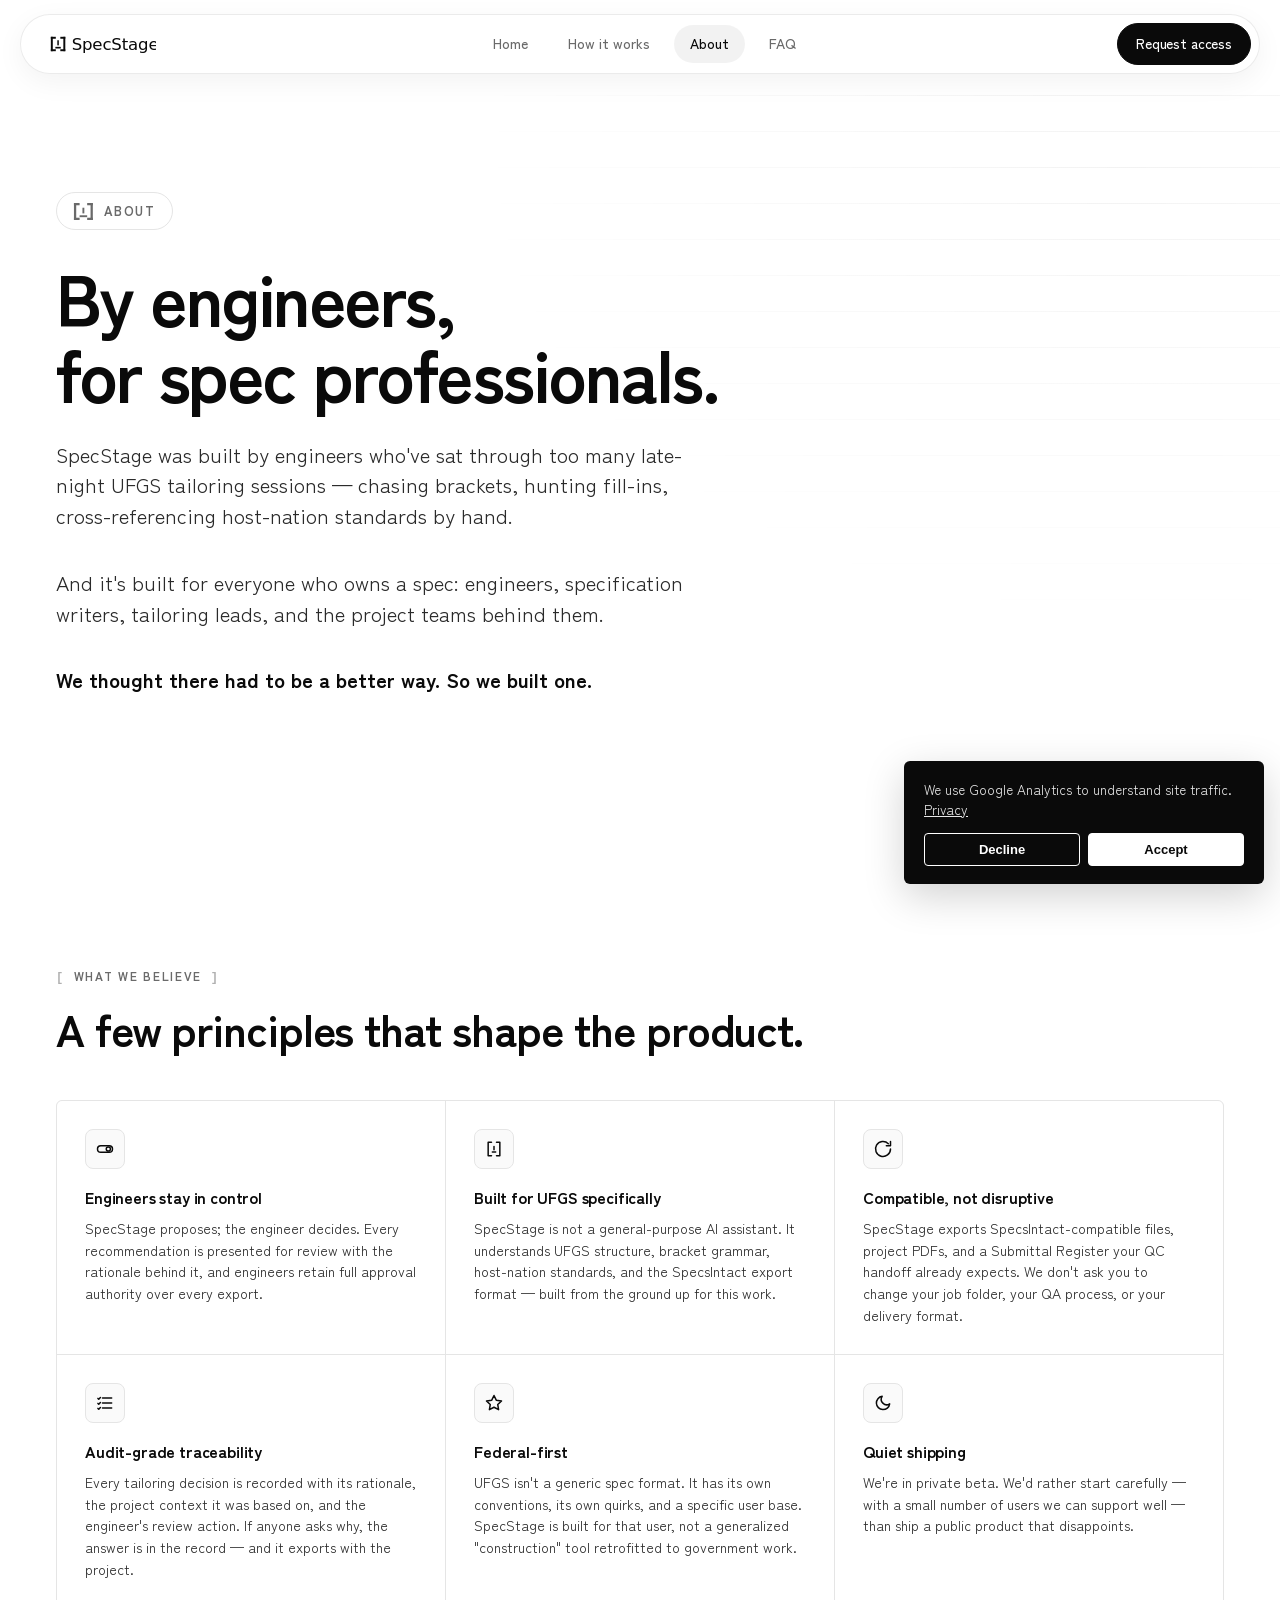
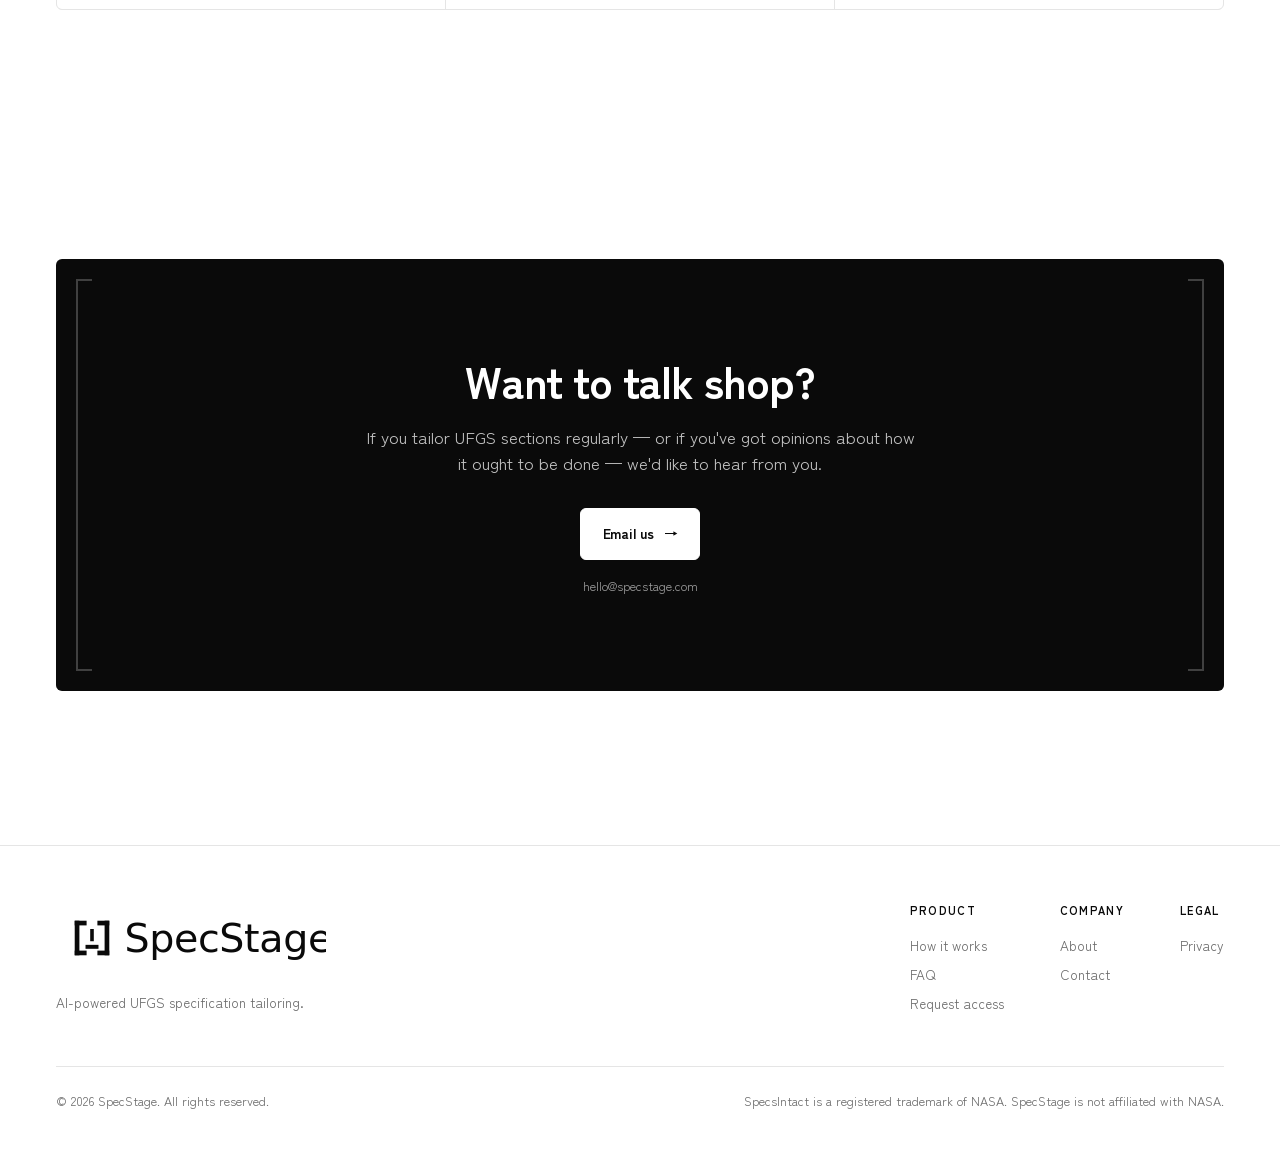
==== about.html @ a2b7e595 "FAQ gets its own page; why-band matches the CTA-band format - new /faq page: 6-question accordion + " ====
<!DOCTYPE html>
<html lang="en">
<head>
  <meta charset="UTF-8">
  <meta name="viewport" content="width=device-width, initial-scale=1, viewport-fit=cover">
  <meta name="theme-color" content="#0a0a0a">

  <title>About SpecStage | by engineers, for spec professionals</title>
  <meta name="description" content="SpecStage was built by engineers who've sat through too many late-night UFGS tailoring sessions. Our mission: give the federal construction industry a faster, better-traced way to produce project-specific specifications.">
  <link rel="canonical" href="https://www.specstage.com/about">

  <meta property="og:type" content="article">
  <meta property="og:site_name" content="SpecStage">
  <meta property="og:title" content="About SpecStage | by engineers, for spec professionals">
  <meta property="og:description" content="Built by engineers who've sat through too many late-night UFGS tailoring sessions.">
  <meta property="og:url" content="https://www.specstage.com/about">
  <meta property="og:image" content="https://www.specstage.com/og-image.png">

  <meta name="twitter:card" content="summary_large_image">
  <meta name="twitter:title" content="About SpecStage">
  <meta name="twitter:description" content="By engineers, for spec professionals.">
  <meta name="twitter:image" content="https://www.specstage.com/og-image.png">

  <link rel="icon" type="image/x-icon" href="/favicon.ico">
  <link rel="icon" type="image/svg+xml" href="/favicon.svg?v=1">
  <link rel="apple-touch-icon" href="/favicon.svg?v=1">

  <link rel="preconnect" href="https://fonts.googleapis.com">
  <link rel="preconnect" href="https://fonts.gstatic.com" crossorigin>
  <link rel="stylesheet" href="https://fonts.googleapis.com/css2?family=Zen+Kaku+Gothic+New:wght@400;500;700&display=swap">

  <link rel="stylesheet" href="/styles.css?v=77">

  <!-- Structured data: Organization (shared across all pages via @id) -->
  <script type="application/ld+json">
  {
    "@context": "https://schema.org",
    "@type": "Organization",
    "@id": "https://www.specstage.com/#organization",
    "name": "SpecStage",
    "url": "https://www.specstage.com/",
    "logo": "https://www.specstage.com/logo.svg",
    "email": "hello@specstage.com",
    "description": "AI-assisted, engineer-controlled tailoring of UFGS master specifications for federal construction projects."
  }
  </script>

  <!-- Structured data: BreadcrumbList -->
  <script type="application/ld+json">
  {
    "@context": "https://schema.org",
    "@type": "BreadcrumbList",
    "itemListElement": [
      { "@type": "ListItem", "position": 1, "name": "Home",  "item": "https://www.specstage.com/" },
      { "@type": "ListItem", "position": 2, "name": "About", "item": "https://www.specstage.com/about" }
    ]
  }
  </script>

  <script>window.GA_MEASUREMENT_ID = 'G-NXYJVHPJW2';</script>
</head>
<body>

  <header class="topbar" id="topbar">
    <div class="wrap topbar-inner">
      <a class="brand" href="/" aria-label="SpecStage home">
        <img class="brand-logo brand-logo-full" src="/logo.svg" alt="SpecStage">
        <svg class="brand-logo brand-logo-mark" viewBox="0 0 22 18" xmlns="http://www.w3.org/2000/svg" aria-hidden="true"><rect x="1" y="0" width="2.4" height="18"/><rect x="1" y="0" width="6" height="2.4"/><rect x="1" y="15.6" width="6" height="2.4"/><rect x="18.6" y="0" width="2.4" height="18"/><rect x="15" y="0" width="6" height="2.4"/><rect x="15" y="15.6" width="6" height="2.4"/><rect x="10" y="5" width="2" height="6"/><rect x="7" y="13" width="8" height="2"/></svg>
      </a>
      <nav class="nav" aria-label="Primary">
        <a href="/">Home</a>
        <a href="/how-it-works">How it works</a>
        <a href="/about" aria-current="page">About</a>
        <a href="/faq">FAQ</a>
        <a class="btn btn-sm nav-link-extra" href="/request-access"><span class="lbl-full">Request access</span><span class="lbl-short">Apply</span></a>
      </nav>
    </div>
  </header>

  <main>

    <section class="hero">
      <div class="wrap hero-inner">
        <span class="hero-eyebrow"><svg class="eyebrow-mark" viewBox="0 0 22 18" xmlns="http://www.w3.org/2000/svg" aria-hidden="true"><rect x="1" y="0" width="2.4" height="18"/><rect x="1" y="0" width="6" height="2.4"/><rect x="1" y="15.6" width="6" height="2.4"/><rect x="18.6" y="0" width="2.4" height="18"/><rect x="15" y="0" width="6" height="2.4"/><rect x="15" y="15.6" width="6" height="2.4"/><rect x="10" y="5" width="2" height="6"/><rect x="7" y="13" width="8" height="2"/></svg> About</span>
        <h1 style="font-size:clamp(40px,6vw,72px)">By engineers,<br>for spec professionals.</h1>
        <p>SpecStage was built by engineers who've sat through too many late-night UFGS tailoring sessions — chasing brackets, hunting fill-ins, cross-referencing host-nation standards by hand.</p>
        <p style="margin-top:16px">And it's built for everyone who owns a spec: engineers, specification writers, tailoring leads, and the project teams behind them.</p>
        <p style="margin-top:32px;font-weight:600;color:var(--ink)">We thought there had to be a better way. So we built one.</p>
      </div>
    </section>

    <section class="section-sm">
      <div class="wrap">
        <p class="section-eyebrow reveal">What we believe</p>
        <h2 class="section-h reveal" style="max-width:none">A few principles that shape the product.</h2>

        <div class="values reveal" style="margin-top:48px">
          <div class="value">
            <div class="value-icon" aria-hidden="true">
              <svg viewBox="0 0 24 24"><rect x="3" y="8" width="18" height="8" rx="4"/><circle cx="16" cy="12" r="2.5"/></svg>
            </div>
            <h3>Engineers stay in control</h3>
            <p>SpecStage proposes; the engineer decides. Every recommendation is presented for review with the rationale behind it, and engineers retain full approval authority over every export.</p>
          </div>
          <div class="value">
            <div class="value-icon" aria-hidden="true">
              <svg viewBox="0 0 24 24"><path d="M9 4H5v16h4M15 4h4v16h-4M12 9v4M10 15.5h4"/></svg>
            </div>
            <h3>Built for UFGS specifically</h3>
            <p>SpecStage is not a general-purpose AI assistant. It understands UFGS structure, bracket grammar, host-nation standards, and the SpecsIntact export format — built from the ground up for this work.</p>
          </div>
          <div class="value">
            <div class="value-icon" aria-hidden="true">
              <svg viewBox="0 0 24 24"><path d="M21 12a9 9 0 1 1-2.6-6.4"/><path d="M21 3v5h-5"/></svg>
            </div>
            <h3>Compatible, not disruptive</h3>
            <p>SpecStage exports SpecsIntact-compatible files, project PDFs, and a Submittal Register your QC handoff already expects. We don't ask you to change your job folder, your QA process, or your delivery format.</p>
          </div>
          <div class="value">
            <div class="value-icon" aria-hidden="true">
              <svg viewBox="0 0 24 24"><path d="M9 6h11M9 12h11M9 18h11M3.5 6.5l1 1 2-2M3.5 12.5l1 1 2-2M3.5 18.5l1 1 2-2"/></svg>
            </div>
            <h3>Audit-grade traceability</h3>
            <p>Every tailoring decision is recorded with its rationale, the project context it was based on, and the engineer's review action. If anyone asks why, the answer is in the record — and it exports with the project.</p>
          </div>
          <div class="value">
            <div class="value-icon" aria-hidden="true">
              <svg viewBox="0 0 24 24"><path d="M12 3l2.7 5.6 6.3.9-4.5 4.4 1 6.1-5.5-2.9-5.5 2.9 1-6.1L3 9.5l6.3-.9L12 3Z"/></svg>
            </div>
            <h3>Federal-first</h3>
            <p>UFGS isn't a generic spec format. It has its own conventions, its own quirks, and a specific user base. SpecStage is built for that user, not a generalized "construction" tool retrofitted to government work.</p>
          </div>
          <div class="value">
            <div class="value-icon" aria-hidden="true">
              <svg viewBox="0 0 24 24"><path d="M20 13A8 8 0 1 1 11 4a6.5 6.5 0 0 0 9 9Z"/></svg>
            </div>
            <h3>Quiet shipping</h3>
            <p>We're in private beta. We'd rather start carefully — with a small number of users we can support well — than ship a public product that disappoints.</p>
          </div>
        </div>
      </div>
    </section>

    <section class="section">
      <div class="cta-band">
        <div class="cta-band-inner">
          <h2>Want to talk shop?</h2>
          <p>If you tailor UFGS sections regularly — or if you've got opinions about how it ought to be done — we'd like to hear from you.</p>
          <a class="btn" href="mailto:hello@specstage.com?subject=SpecStage%20%E2%80%94%20hello">
            Email us <span class="arrow" aria-hidden="true">→</span>
          </a>
          <span class="micro">hello@specstage.com</span>
        </div>
      </div>
    </section>

  </main>

  <footer class="footer">
    <div class="wrap">
      <div class="footer-inner">
        <div class="footer-brand">
          <img src="/logo.svg" alt="SpecStage">
          <span>AI-powered UFGS specification tailoring.</span>
        </div>
        <div class="footer-cols">
          <div class="footer-col">
            <h4>Product</h4>
            <a href="/how-it-works">How it works</a>
            <a href="/faq">FAQ</a>
            <a href="/request-access">Request access</a>
          </div>
          <div class="footer-col">
            <h4>Company</h4>
            <a href="/about">About</a>
            <a href="mailto:hello@specstage.com">Contact</a>
          </div>
          <div class="footer-col">
            <h4>Legal</h4>
            <a href="/privacy">Privacy</a>
          </div>
        </div>
      </div>
      <div class="footer-bottom">
        <span>© <span id="year"></span> SpecStage. All rights reserved.</span>
        <span>SpecsIntact is a registered trademark of NASA. SpecStage is not affiliated with NASA.</span>
      </div>
    </div>
  </footer>

  <div id="cookie-banner" role="dialog" aria-live="polite" aria-label="Cookie consent">
    <p>We use Google Analytics to understand site traffic. <a href="/privacy">Privacy</a></p>
    <div class="cookie-actions">
      <button id="cookie-decline">Decline</button>
      <button id="cookie-accept" class="primary">Accept</button>
    </div>
  </div>

  <script src="/site.js?v=77" defer></script>
</body>
</html>
---- styles.css ----
/* ── Reset & base ─────────────────────────────────────────────────── */
*, *::before, *::after { box-sizing: border-box; margin: 0; padding: 0; }

:root {
  --ink:        #0a0a0a;
  --ink-soft:   #2a2a2a;
  --muted:      #6a6a6a;
  --line:       #e5e5e5;
  --paper:      #ffffff;
  --paper-soft: #fafafa;
  --accent:     #0a0a0a;
  --max:        1320px;
  --pad-x:      clamp(20px, 5vw, 56px);
  --space-xl:   clamp(80px, 12vw, 160px);
  --space-lg:   clamp(48px, 8vw, 96px);
  --space-md:   32px;
  --radius:     6px;
  --ease:       cubic-bezier(.2, .7, .2, 1);
}

html { scroll-behavior: smooth; }

body {
  font-family: 'Zen Kaku Gothic New', -apple-system, BlinkMacSystemFont, 'Segoe UI', system-ui, sans-serif;
  font-size: 16px;
  line-height: 1.55;
  color: var(--ink);
  background: var(--paper);
  -webkit-font-smoothing: antialiased;
  text-rendering: optimizeLegibility;
}

a { color: inherit; text-decoration: none; }
img, svg { display: block; max-width: 100%; }

::selection { background: var(--ink); color: var(--paper); }

/* ── Layout helpers ───────────────────────────────────────────────── */
.wrap { max-width: var(--max); margin: 0 auto; padding-left: var(--pad-x); padding-right: var(--pad-x); }
.section { padding-top: var(--space-xl); padding-bottom: var(--space-xl); }
.section-sm { padding-top: var(--space-lg); padding-bottom: var(--space-lg); }

/* ── Top bar — floating pill navbar ───────────────────────────────── */
.topbar {
  position: sticky; top: 14px; z-index: 50;
  background: transparent;
  padding: 0 16px;
  pointer-events: none;
}
.topbar-inner {
  pointer-events: auto;
  display: flex; align-items: center; justify-content: space-between;
  height: 60px;
  max-width: 1240px;
  margin: 0 auto;
  padding: 0 8px 0 22px;
  border: 1px solid rgba(0, 0, 0, 0.08);
  border-radius: 999px;
  background: rgba(255, 255, 255, 0.78);
  backdrop-filter: saturate(180%) blur(14px);
  -webkit-backdrop-filter: saturate(180%) blur(14px);
  box-shadow: 0 8px 28px rgba(0, 0, 0, 0.05);
  transition: box-shadow .25s var(--ease), background .25s var(--ease);
}
.topbar.scrolled .topbar-inner {
  background: rgba(255, 255, 255, 0.92);
  box-shadow: 0 12px 36px rgba(0, 0, 0, 0.08);
}
.brand { display: flex; align-items: center; gap: 10px; flex-shrink: 0; }
.brand-logo { height: 30px; width: auto; display: block; }
/* Two brand variants: full wordmark on desktop, bracket icon-only on
   mobile so the topbar pill stays compact. The mobile swap happens
   inside the @media (max-width: 640px) block below. */
.brand-logo-mark { display: none; fill: currentColor; color: var(--ink); }
.lbl-short { display: none; }
/* Nav now uses flex:1 so it spans the space between brand and the right edge.
   The first non-button link gets margin-left:auto to push the link cluster
   away from the brand, and the .btn (Request access) gets its own
   margin-left:auto to pin it to the right. Net effect: brand on the left,
   nav links balanced in the middle, button on the right — like SpecForge. */
.nav {
  flex: 1;
  display: flex; align-items: center;
  gap: 8px;
  margin-left: 24px;
}
.nav > a:not(.btn):first-of-type { margin-left: auto; }
.nav > .btn { margin-left: auto; }
.nav a {
  font-size: 14px; color: var(--muted); font-weight: 500;
  padding: 8px 16px; border-radius: 999px;
  white-space: nowrap;
  transition: color .15s var(--ease), background .15s var(--ease);
}
.nav a:hover { color: var(--ink); background: rgba(0, 0, 0, 0.04); }
.nav a[aria-current="page"] { color: var(--ink); background: rgba(0, 0, 0, 0.05); }
.nav a.btn { background: var(--ink); color: var(--paper); padding: 9px 18px; }
.nav a.btn:hover { background: var(--ink-soft); color: var(--paper); }
@media (max-width: 640px) {
  .nav { gap: 2px; margin-left: 8px; }
  .nav a { padding: 6px 9px; font-size: 13px; }
  .nav a.btn { padding: 7px 11px; font-size: 12px; }
  .topbar-inner { padding: 0 6px 0 12px; }
  .brand-logo { height: 26px; }
  /* Swap full-wordmark logo for bracket-icon mark, and swap
     "Request access" text for "Apply" — both keep the pill compact. */
  .brand-logo-full { display: none; }
  .brand-logo-mark { display: block; }
  .lbl-full { display: none; }
  .lbl-short { display: inline; }
}
@media (max-width: 380px) {
  .nav { margin-left: 4px; }
  .nav a { padding: 5px 7px; font-size: 12px; }
  .nav a.btn { padding: 6px 9px; }
  .topbar-inner { padding: 0 4px 0 10px; }
  .brand-logo { height: 24px; }
}

/* ── Buttons ──────────────────────────────────────────────────────── */
.btn {
  display: inline-flex; align-items: center; gap: 10px;
  padding: 14px 22px;
  font-size: 14px; font-weight: 600; letter-spacing: -0.01em;
  border-radius: var(--radius); border: 1px solid var(--ink);
  background: var(--ink); color: var(--paper);
  cursor: pointer; transition: transform .15s var(--ease), background .2s var(--ease);
}
.btn:hover { transform: translateY(-1px); background: var(--ink-soft); }
.btn:active { transform: translateY(0); }
.btn .arrow { transition: transform .2s var(--ease); }
.btn:hover .arrow { transform: translateX(3px); }
.btn-ghost { background: transparent; color: var(--ink); }
.btn-ghost:hover { background: var(--paper-soft); }
.btn-sm { padding: 9px 14px; font-size: 13px; }
.btn:focus-visible, .nav a:focus-visible, a:focus-visible {
  outline: 2px solid var(--ink); outline-offset: 3px; border-radius: var(--radius);
}
.cta-band .btn:focus-visible { outline-color: var(--paper); }
@media (prefers-reduced-motion: reduce) {
  .btn, .btn .arrow { transition: none; }
  .btn:hover { transform: none; }
  .btn:hover .arrow { transform: none; }
}

/* ── Hero ─────────────────────────────────────────────────────────── */
.hero {
  position: relative;
  padding-top: clamp(72px, 13vw, 132px); padding-bottom: clamp(80px, 14vw, 140px);
}
/* Faint ruled-paper texture behind the hero — evokes a spec page without
   reading as decoration. Masked so it fades toward the lower-left where
   the copy sits. */
.hero::before {
  content: '';
  position: absolute; inset: 0;
  background-image: repeating-linear-gradient(180deg,
    transparent 0, transparent 35px,
    rgba(10, 10, 10, 0.05) 35px, rgba(10, 10, 10, 0.05) 36px);
  -webkit-mask-image: radial-gradient(ellipse 75% 85% at 88% 12%, #000 0%, transparent 68%);
          mask-image: radial-gradient(ellipse 75% 85% at 88% 12%, #000 0%, transparent 68%);
  pointer-events: none;
}
.hero > .wrap { position: relative; }
/* Hero shares the standard .wrap container (max-width: var(--max), now 1320px)
   so it aligns with the rest of the page. The bullets fit because we override
   the .hero p specificity trap below — not because we widen the hero alone. */
.hero-inner { /* defers to .wrap */ }
.hero-eyebrow {
  display: inline-flex; align-items: center; gap: 10px;
  font-size: 13px; font-weight: 600; text-transform: uppercase; letter-spacing: 0.12em;
  color: var(--muted);
  padding: 8px 16px; border: 1px solid var(--line); border-radius: 999px;
  margin-bottom: 28px;
}
/* Brand mark inside the eyebrow pill — small bracket icon with three
   dots that pulse in sequence (same ellipsis animation as the form
   loader, scaled down). Used on every page eyebrow so the SpecStage
   bracket appears throughout the brand language. */
.eyebrow-mark {
  height: 17px;
  width: auto;
  flex-shrink: 0;
  fill: currentColor;
  display: inline-block;
}
.eyebrow-mark .d1,
.eyebrow-mark .d2,
.eyebrow-mark .d3 {
  opacity: 0.22;
  transform-origin: center;
  animation: eyebrow-pulse 1.6s ease-in-out infinite;
}
.eyebrow-mark .d2 { animation-delay: 0.16s; }
.eyebrow-mark .d3 { animation-delay: 0.32s; }
@keyframes eyebrow-pulse {
  0%, 75%, 100% { opacity: 0.22; }
  35%           { opacity: 1; }
}
@media (prefers-reduced-motion: reduce) {
  .eyebrow-mark .d1, .eyebrow-mark .d2, .eyebrow-mark .d3 {
    animation: none;
    opacity: 1;
  }
}
.hero h1 {
  font-size: clamp(36px, 5.4vw, 66px);
  font-weight: 700; line-height: 1.06; letter-spacing: -0.035em;
  margin-bottom: 28px;
}
.hero h1 .br {
  background: linear-gradient(180deg, var(--ink) 0%, #4a4a4a 100%);
  -webkit-background-clip: text; background-clip: text;
  color: transparent;
}
/* Bullet 2 emphasis — quiet scale-pop on the whole phrase plus a
   weight + colour shift on every word inside it ('by engineers, for
   engineers'). Reads as confident, considered, no extra furniture. */
/* Default state IS the final state — so if CSS animations don't run
   (very old browser, animation suppressed, etc.) the meaning still
   reads correctly. Animation plays from neutral -> final via
   fill-mode: backwards, which means before the animation starts the
   element shows the 0% keyframe (neutral), then animates to 100%
   (which matches the default styles). */
.endorse {
  display: inline-block;
  transform-origin: center center;
  font-weight: 600;
  color: var(--ink);
  animation: endorse-pop 0.7s cubic-bezier(.2,.8,.2,1.2) 0.95s backwards;
}
@keyframes endorse-pop {
  0%   { transform: scale(1);    font-weight: 400; color: var(--ink-soft); }
  44%  { transform: scale(1);    font-weight: 400; color: var(--ink-soft); }
  60%  { transform: scale(1.05); font-weight: 600; color: var(--ink); }
  100% { transform: scale(1);    font-weight: 600; color: var(--ink); }
}
@media (prefers-reduced-motion: reduce) {
  .endorse {
    animation: none;
    font-weight: 600;
    color: var(--ink);
  }
}

/* Horizontal gradient used to highlight AI-related phrasing in hero copy.
   -webkit-text-fill-color is required alongside background-clip:text so the
   gradient actually shows through (color:transparent alone is unreliable). */
.ai-gradient {
  background-image: linear-gradient(90deg, #0a0a0a 0%, #555555 50%, #a8a8a8 100%);
  -webkit-background-clip: text;
          background-clip: text;
  -webkit-text-fill-color: transparent;
                   color: transparent;
  display: inline-block;
  /* The clipped background only paints inside the span's line box; with
     the h1's tight line-height the "y" descender fell outside it and
     rendered transparent. Extend the box down, compensate the layout. */
  padding-bottom: 0.14em;
  margin-bottom: -0.14em;
}

/* Hero "spec-tailoring" bullet points — playful brackets with ADD/DEL chips
   that echo the in-app DEL/ADD treatment (red strikethrough, green added).
   Selectors are scoped under .hero so they out-specify the generic
   `.hero p { max-width: 640px; font-size: clamp(17px,1.6vw,21px) }` rule
   defined earlier in this file — without that boost, bullets inherit the
   640px cap and wrap regardless of container width. */
.hero .hero-points {
  display: flex; flex-direction: column; gap: 10px;
  margin-bottom: 40px;
  width: 100%;
  max-width: none;
}
.hero p.hero-point {
  font-size: clamp(16px, 1.4vw, 19px);
  color: var(--ink-soft);
  line-height: 1.6;
  width: 100%;
  max-width: none;
  margin-bottom: 0;   /* the .hero-points gap handles spacing */
}
/* Chips use semantic <ins> / <del> elements so the meaning (kept vs
   eliminated) survives even if our custom CSS doesn't load — browsers
   render <del> with a default strikethrough as the ultimate fallback,
   and screen readers announce "deleted" / "inserted".

   The default styles ARE the final coloured/struck-through state,
   so even if animations are disabled the meaning is clear. The
   entrance animation plays from neutral -> final via fill-mode:
   backwards (delay period shows 0% keyframe, then animates to 100%).
   No JS required. */
.opt-add, .opt-del {
  display: inline-block;
  font-family: ui-monospace, 'JetBrains Mono', Menlo, Consolas, monospace;
  font-size: 0.82em;   /* chip slightly smaller relative to body so bullets still fit */
  padding: 0 5px;
  border-radius: 3px;
  margin: 0 1px;
  white-space: nowrap;
  vertical-align: baseline;
  position: relative;
  font-weight: 600;
  text-decoration: none;   /* override the browser-default strikethrough on <del>
                              and underline on <ins> — we draw our own. */
}

.opt-del {
  color: #c0392b;
  background-color: rgba(192, 57, 43, 0.07);
  opacity: 0.7;
  animation: chip-del 0.75s ease-out calc(0.45s + var(--delay, 0s)) backwards;
}

.opt-add {
  color: #1a7a3e;
  background-color: rgba(26, 122, 62, 0.12);
  animation: chip-add 0.75s ease-out calc(0.45s + var(--delay, 0s)) backwards;
}

/* DEL strikethrough — drawn by a pseudo-element so it animates left-to-right
   on top of the (overridden) browser default. Default state = drawn (scaleX
   1) so the line is present even without animation. */
.opt-del::after {
  content: '';
  position: absolute;
  left: 5px; right: 5px;
  top: 50%;
  height: 1.5px;
  background: currentColor;
  transform: scaleX(1);
  transform-origin: left center;
  pointer-events: none;
  animation: chip-del-strike 0.4s ease-out calc(0.45s + var(--delay, 0s)) backwards;
}

@keyframes chip-del {
  0% {
    color: var(--muted);
    background-color: rgba(0, 0, 0, 0.045);
    opacity: 1;
  }
  100% {
    color: #c0392b;
    background-color: rgba(192, 57, 43, 0.07);
    opacity: 0.7;
  }
}

@keyframes chip-add {
  0% {
    color: var(--muted);
    background-color: rgba(0, 0, 0, 0.045);
    transform: scale(1);
  }
  60% {
    color: #1a7a3e;
    background-color: rgba(26, 122, 62, 0.12);
    transform: scale(1.08);
  }
  100% {
    color: #1a7a3e;
    background-color: rgba(26, 122, 62, 0.12);
    transform: scale(1);
  }
}

@keyframes chip-del-strike {
  0%   { transform: scaleX(0); }
  100% { transform: scaleX(1); }
}

/* Respect prefers-reduced-motion — skip animation, default styles already
   represent the final state so meaning is preserved. */
@media (prefers-reduced-motion: reduce) {
  .opt-add, .opt-del,
  .opt-del::after { animation: none; }
}
.hero p {
  font-size: clamp(17px, 1.6vw, 21px); line-height: 1.5;
  color: var(--ink-soft); max-width: 640px;
  margin-bottom: 36px;
}
.hero-actions { display: flex; flex-wrap: wrap; gap: 12px; align-items: center; }
.hero-meta {
  margin-top: 64px; padding-top: 32px; border-top: 1px solid var(--line);
  display: flex; flex-wrap: wrap; gap: 18px 56px;
  font-size: 15px; color: var(--muted); line-height: 1.5;
}
.hero-meta strong { color: var(--ink); font-weight: 600; }

/* ── Section headings ─────────────────────────────────────────────── */
/* Eyebrows wear the brand brackets — quiet monospace [ ] around the label. */
.section-eyebrow {
  font-size: 12px; font-weight: 600; text-transform: uppercase; letter-spacing: 0.14em;
  color: var(--muted); margin-bottom: 16px;
}
.section-eyebrow::before,
.section-eyebrow::after {
  font-family: ui-monospace, 'JetBrains Mono', Menlo, Consolas, monospace;
  font-weight: 600;
  color: rgba(10, 10, 10, 0.32);
}
.section-eyebrow::before { content: '[ '; }
.section-eyebrow::after  { content: ' ]'; }
.section-h {
  font-size: clamp(28px, 4vw, 44px);
  font-weight: 700; line-height: 1.1; letter-spacing: -0.025em;
  margin-bottom: 20px; max-width: 720px;
}
.section-lead {
  font-size: clamp(16px, 1.4vw, 19px); line-height: 1.55;
  color: var(--ink-soft); max-width: 640px; margin-bottom: 56px;
}

/* ── Dark band (Why this matters) ─────────────────────────────────── */
/* Same format as the CTA bands: inset, rounded, bracket corners — so
   every dark surface on the site speaks the same language. */
.why-band {
  border-radius: var(--radius);
  margin: 0 var(--pad-x);
  padding: clamp(56px, 8vw, 92px) var(--pad-x);
  position: relative; overflow: hidden;
}
.why-band::before, .why-band::after {
  content: ''; position: absolute; top: 20px; bottom: 20px; width: 16px;
  border: 2px solid rgba(255, 255, 255, 0.22);
  pointer-events: none;
}
.why-band::before { left: 20px; border-right: none; }
.why-band::after  { right: 20px; border-left: none; }
.why-band-inner { max-width: var(--max); margin: 0 auto; }
.section-dark { background: var(--ink); color: var(--paper); }
.section-dark .section-eyebrow { color: rgba(255, 255, 255, 0.55); }
.section-dark .section-eyebrow::before,
.section-dark .section-eyebrow::after { color: rgba(255, 255, 255, 0.3); }
.section-dark .section-h { color: var(--paper); }
.section-dark .section-lead { color: rgba(255, 255, 255, 0.72); }
.section-dark ::selection { background: var(--paper); color: var(--ink); }

/* ── "Why this matters" two-panel contrast ────────────────────────── */
/* The manual grind sits dim on the left; what SpecStage does about it
   sits bright on the right. The contrast IS the argument. */
.why-grid {
  display: grid;
  grid-template-columns: 1fr 1fr;
  gap: clamp(36px, 5vw, 88px);
  max-width: 1180px;
  margin-top: 8px;
  align-items: start;
}
@media (max-width: 840px) {
  .why-grid { grid-template-columns: 1fr; gap: 44px; }
}
.why-label {
  font-size: 12px; font-weight: 700;
  text-transform: uppercase; letter-spacing: 0.12em;
  color: rgba(255, 255, 255, 0.5);
  margin-bottom: 10px;
}
.why-list, .gain-list { list-style: none; padding: 0; margin: 0; }
.why-list li {
  display: flex; gap: 14px; align-items: baseline;
  padding: 11px 0;
  border-bottom: 1px solid rgba(255, 255, 255, 0.12);
  font-size: clamp(14.5px, 1.1vw, 16.5px);
  color: rgba(255, 255, 255, 0.58);
  line-height: 1.5;
}
.why-list li:last-child { border-bottom: none; }
.pain-num {
  font-family: ui-monospace, 'JetBrains Mono', Menlo, Consolas, monospace;
  font-size: 0.78em; font-weight: 600;
  color: rgba(255, 255, 255, 0.32);
  min-width: 28px; flex-shrink: 0;
}
.gain-list li {
  display: flex; gap: 12px; align-items: flex-start;
  padding: 13px 0;
  border-bottom: 1px solid rgba(255, 255, 255, 0.12);
  font-size: clamp(15px, 1.2vw, 17.5px); font-weight: 500;
  color: rgba(255, 255, 255, 0.95);
  line-height: 1.55;
}
.gain-list li:last-child { border-bottom: none; }
.gain-list svg {
  width: 17px; height: 17px; flex-shrink: 0; margin-top: 5px;
  fill: none; stroke: #6fd58c;
  stroke-width: 2.2; stroke-linecap: round; stroke-linejoin: round;
}
.why-punch {
  margin-top: 22px;
  font-size: clamp(16px, 1.4vw, 19px); font-weight: 700;
  color: var(--paper);
  line-height: 1.45;
}

/* ── Credibility list — small dark dots, near-black text ──────────── */
.credibility-list {
  list-style: none;
  padding: 0;
  margin: 32px 0 0;
  max-width: 780px;
  display: flex;
  flex-direction: column;
  gap: 12px;
}
.credibility-list li {
  position: relative;
  padding-left: 26px;
  font-size: clamp(15px, 1.2vw, 17.5px);
  color: var(--ink);
  font-weight: 500;
  line-height: 1.5;
}
.credibility-list li::before {
  content: '';
  position: absolute;
  left: 0; top: 11px;
  width: 7px; height: 7px;
  background: var(--ink);
  border-radius: 50%;
}

/* ── Audience bullets in hero (request-access page) ──────────────────
   Matches the surrounding hero <p> typography (size, weight, colour)
   so the list reads as part of the prose rather than a separate block. */
.hero ul.audience-list {
  list-style: none;
  padding: 0;
  margin: 18px 0 28px;
  max-width: none;
  display: flex; flex-direction: column; gap: 8px;
}
.hero ul.audience-list li {
  position: relative;
  padding-left: 22px;
  font-size: clamp(17px, 1.6vw, 21px);
  font-weight: 400;
  color: var(--ink-soft);
  line-height: 1.5;
}
.hero ul.audience-list li::before {
  content: '';
  position: absolute;
  left: 0; top: 14px;
  width: 6px; height: 6px;
  background: var(--muted);
  border-radius: 50%;
}

/* ── Beta application form (request-access page) ──────────────────── */
/* The .apply-content wrapper holds the form to a comfortable reading
   width but is left-aligned (no auto-margin), so it shares the same
   left edge as the hero — keeps page rhythm consistent. */
.apply-content {
  max-width: 820px;
  /* explicitly NO margin auto — left-align with hero */
}

.apply-form {
  margin: 32px 0 40px;
  display: flex; flex-direction: column; gap: 22px;
}
.apply-form .form-field {
  display: flex; flex-direction: column;
}
.apply-form label {
  font-size: 15.5px;
  font-weight: 600;
  color: var(--ink);
  margin-bottom: 4px;
}
.apply-form .form-hint {
  font-size: 13.5px;
  color: var(--muted);
  margin-bottom: 8px;
  line-height: 1.45;
}
.apply-form input[type="email"],
.apply-form input[type="text"],
.apply-form textarea,
.apply-form select {
  font-family: inherit;
  font-size: 15px;
  line-height: 1.5;
  color: var(--ink);
  background: var(--paper);
  border: 1px solid var(--line);
  border-radius: 6px;
  padding: 11px 14px;
  width: 100%;
  transition: border-color 0.15s var(--ease), box-shadow 0.15s var(--ease);
}
.apply-form textarea { resize: vertical; min-height: 70px; }
.apply-form select {
  appearance: none;
  -webkit-appearance: none;
  -moz-appearance: none;
  cursor: pointer;
  background-image: url("data:image/svg+xml;utf8,<svg xmlns='http://www.w3.org/2000/svg' width='12' height='8' viewBox='0 0 12 8' fill='none' stroke='%230a0a0a' stroke-width='1.6' stroke-linecap='round'><path d='M1 1.5l5 5 5-5'/></svg>");
  background-repeat: no-repeat;
  background-position: right 14px center;
  padding-right: 38px;
}
.apply-form input[type="email"]:focus,
.apply-form input[type="text"]:focus,
.apply-form textarea:focus,
.apply-form select:focus {
  outline: none;
  border-color: var(--ink);
  box-shadow: 0 0 0 3px rgba(10, 10, 10, 0.06);
}
.apply-form input:invalid:not(:placeholder-shown),
.apply-form textarea:invalid:not(:placeholder-shown) {
  border-color: #c0392b;
}

/* Required asterisk — subtle red */
.apply-form .req { color: #c0392b; font-weight: 700; }

/* Radio group — inline pills */
.apply-form .form-label-as-legend {
  display: block;
  font-size: 15.5px;
  font-weight: 600;
  color: var(--ink);
  margin-bottom: 10px;
}
.apply-form .radio-group {
  display: flex; flex-wrap: wrap; gap: 16px;
}
.apply-form .radio-group label {
  display: inline-flex; align-items: center; gap: 8px;
  font-size: 15px; font-weight: 500; color: var(--ink);
  cursor: pointer;
  margin-bottom: 0;
  padding: 8px 14px;
  border: 1px solid var(--line);
  border-radius: 6px;
  background: var(--paper);
  transition: border-color 0.15s var(--ease), background 0.15s var(--ease);
}
.apply-form .radio-group label:hover { border-color: #bbb; background: var(--paper-soft); }
.apply-form .radio-group input[type="radio"] {
  accent-color: var(--ink);
  margin: 0;
  cursor: pointer;
}
.apply-form .radio-group label:has(input:checked) {
  border-color: var(--ink);
  background: rgba(10, 10, 10, 0.04);
}

/* Honeypot — visually hidden but still focusable for the bot to see */
.apply-form .hp {
  position: absolute;
  left: -9999px; top: -9999px;
  width: 1px; height: 1px;
  opacity: 0; pointer-events: none;
}

.apply-cta {
  display: flex; flex-direction: column; gap: 10px;
  margin: 8px 0 0;
}
.apply-cta button {
  align-self: flex-start;
  cursor: pointer;
}
.apply-cta button[disabled] { opacity: 0.55; cursor: wait; }
.apply-cta-note {
  font-size: 13px; color: var(--muted); line-height: 1.5;
}
.apply-cta-note a { text-decoration: underline; }

/* Inline status messages after submit */
.apply-status {
  margin-top: 16px;
  padding: 14px 16px;
  border-radius: 6px;
  font-size: 14px;
  line-height: 1.5;
}
.apply-status.ok    { background: rgba(26, 122, 62, 0.08);  color: #1a5a2e; border: 1px solid rgba(26, 122, 62, 0.25); }
.apply-status.err   { background: rgba(192, 57, 43, 0.06);  color: #8a2820; border: 1px solid rgba(192, 57, 43, 0.25); }

/* ── Loading state during form submission ────────────────────────── */
.apply-form { position: relative; }
.apply-loading {
  position: absolute;
  inset: 0;
  background: rgba(255, 255, 255, 0.94);
  -webkit-backdrop-filter: blur(3px);
          backdrop-filter: blur(3px);
  display: flex; flex-direction: column;
  align-items: center; justify-content: center;
  gap: 16px;
  border-radius: 8px;
  z-index: 10;
  animation: loading-fade-in 0.18s ease-out;
}
/* Restore the [hidden] behaviour — the .apply-loading display:flex above
   has the same specificity as the user-agent [hidden]{display:none} and
   wins by source order, which would leave the overlay visible on load. */
.apply-loading[hidden] { display: none; }
@keyframes loading-fade-in { from { opacity: 0; } to { opacity: 1; } }
.apply-loading p {
  font-size: 15.5px;
  color: var(--ink-soft);
  margin: 0;
}
.bracket-loader { width: 110px; height: auto; display: block; }
.bracket-loader .dot {
  opacity: 0.18;
  transform-origin: center;
  animation: dot-pulse 1.4s infinite ease-in-out;
}
.bracket-loader .dot-1 { animation-delay: 0s; }
.bracket-loader .dot-2 { animation-delay: 0.16s; }
.bracket-loader .dot-3 { animation-delay: 0.32s; }
@keyframes dot-pulse {
  0%, 80%, 100% { opacity: 0.18; transform: scale(1);    }
  40%           { opacity: 1;    transform: scale(1.18); }
}

/* ── Success state ───────────────────────────────────────────────── */
/* min-height is also set inline by JS to match the form's measured
   height at the moment of submit, so the layout doesn't reflow. */
.apply-success {
  padding: 60px 40px;
  background: var(--paper-soft);
  border: 1px solid var(--line);
  border-radius: 8px;
  text-align: center;
  min-height: 420px;
  display: flex;
  flex-direction: column;
  justify-content: center;
  align-items: center;
}
.success-mark {
  width: 150px; height: auto;
  display: block;
  margin: 0 auto 24px;
  animation: success-pop 0.5s cubic-bezier(.2,.8,.2,1.2) both;
}
.success-mark .check {
  stroke-dasharray: 90;
  stroke-dashoffset: 90;
  animation: check-draw 0.5s 0.25s ease-out forwards;
}
@keyframes success-pop  { from { transform: scale(0.85); opacity: 0; } to { transform: scale(1); opacity: 1; } }
@keyframes check-draw   { to   { stroke-dashoffset: 0; } }
.apply-success h3 { font-size: 26px; font-weight: 600; margin-bottom: 10px; letter-spacing: -0.015em; }
.apply-success p  { color: var(--ink-soft); line-height: 1.6; margin: 0 auto; max-width: 720px; }
.apply-success p + p { margin-top: 10px; }

.apply-after {
  display: grid;
  grid-template-columns: repeat(auto-fit, minmax(300px, 1fr));
  gap: 32px;
  margin-top: 24px;
  padding-top: 32px;
  border-top: 1px solid var(--line);
}
.apply-after h3 {
  font-size: 14px;
  font-weight: 600;
  text-transform: uppercase;
  letter-spacing: 0.08em;
  color: var(--ink);
  margin-bottom: 8px;
}
.apply-after p { font-size: 14.5px; color: var(--ink-soft); line-height: 1.6; margin: 0; }
.apply-after a { text-decoration: underline; }

/* ── Capability cards ─────────────────────────────────────────────── */
/* Explicit column counts so 6 cards always tile cleanly (3×2 / 2×3 / 1-col)
   — auto-fit left orphan cells showing through as blank tiles. */
.cards {
  display: grid; gap: 1px;
  grid-template-columns: repeat(3, 1fr);
  background: var(--line);
  border: 1px solid var(--line);
  border-radius: var(--radius); overflow: hidden;
}
@media (max-width: 980px) {
  .cards { grid-template-columns: repeat(2, 1fr); }
}
@media (max-width: 600px) {
  .cards { grid-template-columns: 1fr; }
}
.card {
  position: relative;
  background: var(--paper); padding: 36px 32px;
  display: flex; flex-direction: column;
  transition: background .25s var(--ease);
}
.card:hover { background: var(--paper-soft); }
/* Accent rule that draws across the top of a card on hover — the same
   left-to-right draw as the hero DEL strikethrough, repurposed as polish. */
.card::after {
  content: '';
  position: absolute; top: 0; left: 0; right: 0; height: 2px;
  background: var(--ink);
  transform: scaleX(0); transform-origin: left center;
  transition: transform .35s var(--ease);
  pointer-events: none;
}
.card:hover::after { transform: scaleX(1); }
.card-icon {
  width: 36px; height: 36px;
  display: grid; place-items: center;
  margin-bottom: 24px;
}
.card-icon svg { transition: transform .3s var(--ease); }
.card:hover .card-icon svg { transform: translateY(-2px); }
@media (prefers-reduced-motion: reduce) {
  .card::after { transition: none; }
  .card-icon svg { transition: none; }
  .card:hover .card-icon svg { transform: none; }
}

/* Card mini-vignettes — small monospace product sketches that replace
   the abstract stroke icons. Each shows the feature doing its job. */
.card-viz {
  border: 1px solid var(--line);
  border-radius: 6px;
  background: var(--paper-soft);
  padding: 14px 16px;
  margin-bottom: 22px;
  height: 132px; /* fixed, not min — equal viz boxes keep the h3 headers
                    horizontally aligned across the row */
  font-family: ui-monospace, 'JetBrains Mono', Menlo, Consolas, monospace;
  font-size: 11.5px; line-height: 1.7; color: var(--ink-soft);
  display: flex; flex-direction: column; justify-content: center; gap: 7px;
  overflow: hidden;
  transition: border-color .25s var(--ease);
}
.card:hover .card-viz { border-color: #cfcfcf; }
.viz-row {
  display: flex; align-items: center; gap: 9px;
  white-space: nowrap; overflow: hidden; text-overflow: ellipsis;
}
.viz-dim { color: var(--muted); }
.viz-tick {
  width: 15px; height: 15px; border-radius: 50%;
  background: rgba(26, 122, 62, 0.12); color: #1a7a3e;
  display: grid; place-items: center;
  font-size: 9px; font-weight: 700; flex-shrink: 0;
}
.viz-untick { background: transparent; border: 1px solid var(--line); }
.viz-line { margin: 0; }
.viz-note { color: var(--muted); font-size: 10.5px; }
.viz-actions { display: flex; gap: 6px; margin-top: 2px; }
.viz-pill {
  padding: 3px 10px;
  border: 1px solid var(--line); border-radius: 999px;
  background: var(--paper);
  font-size: 10.5px; font-weight: 600; color: var(--muted);
}
.viz-pill-on { border-color: rgba(26, 122, 62, 0.45); color: #1a5a2e; background: rgba(26, 122, 62, 0.08); }
.viz-anchor { background: rgba(26, 122, 62, 0.14); padding: 0 3px; border-radius: 3px; }
.viz-status {
  font-size: 9px; font-weight: 700; letter-spacing: 0.05em;
  padding: 2px 8px; border-radius: 999px; flex-shrink: 0;
}
.viz-ok   { background: rgba(26, 122, 62, 0.12); color: #1a5a2e; }
.viz-part { background: rgba(176, 125, 18, 0.16); color: #7a5a10; }
.viz-gap  { background: rgba(192, 57, 43, 0.12); color: #8a2820; }
.viz-q { color: var(--ink); font-weight: 600; }
.viz-cite {
  background: rgba(10, 10, 10, 0.06);
  border: 1px solid var(--line); border-radius: 3px;
  padding: 0 5px;
  font-weight: 600; color: var(--ink); white-space: nowrap;
}
.viz-files { display: flex; gap: 8px; flex-wrap: wrap; }
.viz-file {
  padding: 5px 10px;
  border: 1px solid var(--line); border-radius: 5px;
  background: var(--paper);
  font-size: 11px; font-weight: 700; color: var(--ink);
}
.card h3 {
  font-size: 18px; font-weight: 600; letter-spacing: -0.015em;
  margin-bottom: 10px;
}
.card p { font-size: 14.5px; line-height: 1.6; color: var(--ink-soft); }

/* ── Pipeline stages (How it works) ───────────────────────────────── */
/* Scroll-linked workflow timeline: site.js sets --stages-progress (0–1)
   from the scroll position, so the ink line tracks the reader's actual
   pace down the page (and rewinds on scroll-up). Stage numbers fill as
   the reading line passes them. The var defaults to 1, so without JS
   the rail renders fully inked as a static diagram. */
.stages {
  position: relative;
  display: flex; flex-direction: column; gap: 0;
  border-left: 1px solid var(--line); margin-left: 12px;
}
.stages::before {
  content: '';
  position: absolute; left: -2px; top: 0; width: 2px; height: 100%;
  background: var(--ink);
  transform: scaleY(var(--stages-progress, 1));
  transform-origin: top center;
  transition: transform .25s linear; /* smooths between scroll frames */
  pointer-events: none;
}
.stage {
  position: relative;
  display: grid;
  grid-template-columns: minmax(0, 1.1fr) minmax(0, 0.9fr);
  gap: 12px 64px;
  align-items: center;
  padding: 30px 0 30px 44px;
}
.stage:not(:last-child) { border-bottom: 1px dashed var(--line); }
.stage-main { max-width: 640px; }
/* Feature chips — scannable facts beside each stage so the right half
   of the page works instead of sitting empty. They rise in when the
   timeline reaches the stage (.stage-active from site.js). */
.stage-chips {
  list-style: none; padding: 0; margin: 0;
  display: flex; flex-wrap: wrap; gap: 9px;
  align-content: center;
}
.stage-chips li {
  display: inline-flex; align-items: center; gap: 8px;
  padding: 8px 15px 8px 12px;
  border: 1px solid var(--line); border-radius: 999px;
  background: var(--paper);
  font-size: 13px; font-weight: 500; color: var(--ink-soft);
  transition: opacity .45s var(--ease), transform .45s var(--ease), border-color .45s var(--ease);
}
.stage-chips li svg {
  width: 15px; height: 15px; flex-shrink: 0;
  fill: none; stroke: var(--muted);
  stroke-width: 1.8; stroke-linecap: round; stroke-linejoin: round;
  transition: stroke .4s var(--ease);
}
.stage.stage-active .stage-chips li { border-color: #cfcfcf; }
.stage.stage-active .stage-chips li svg { stroke: var(--ink); }
html.js .stage .stage-chips li { opacity: 0; transform: translateY(8px); }
html.js .stage.stage-active .stage-chips li { opacity: 1; transform: none; }
.stage-chips li:nth-child(2) { transition-delay: .06s; }
.stage-chips li:nth-child(3) { transition-delay: .12s; }
.stage-chips li:nth-child(4) { transition-delay: .18s; }
.stage-chips li:nth-child(5) { transition-delay: .24s; }
.stage-chips li:nth-child(6) { transition-delay: .30s; }
@media (max-width: 880px) {
  .stage { grid-template-columns: 1fr; gap: 14px; }
}
@media (prefers-reduced-motion: reduce) {
  html.js .stage .stage-chips li { opacity: 1; transform: none; transition: none; }
}
.stage-num {
  position: absolute; left: -13px; top: 32px;
  width: 26px; height: 26px;
  background: var(--paper); border: 1px solid var(--ink); border-radius: 50%;
  display: grid; place-items: center;
  font-size: 11px; font-weight: 700;
  transition: background .35s var(--ease), color .35s var(--ease);
}
.stage.stage-active .stage-num { background: var(--ink); color: var(--paper); }
.stage h3 { font-size: 19px; font-weight: 600; letter-spacing: -0.015em; margin-bottom: 8px; }
.stage p  { font-size: 14.5px; color: var(--ink-soft); line-height: 1.6; max-width: 620px; }
@media (prefers-reduced-motion: reduce) {
  .stages::before { transition: none; transform: scaleY(1); }
  .stage-num { transition: none; }
}
.stage code {
  font-family: 'JetBrains Mono', ui-monospace, 'SF Mono', Menlo, Consolas, monospace;
  font-size: 12.5px; padding: 2px 6px;
  background: #f1f1f1; border-radius: 4px;
}

/* Cross-cutting callout below the stages (Ask the Library) */
.stage-aside {
  margin: 40px 0 0 12px;
  padding: 28px 32px;
  border: 1px solid var(--line);
  border-radius: var(--radius);
  background: var(--paper-soft);
}
.stage-aside h3 { font-size: 17px; font-weight: 600; letter-spacing: -0.015em; margin-bottom: 8px; }
.stage-aside p  { font-size: 14.5px; color: var(--ink-soft); line-height: 1.6; max-width: 720px; }

/* ── FAQ (how-it-works) ───────────────────────────────────────────── */
.faq { max-width: 880px; border-top: 1px solid var(--line); }
.faq-item { border-bottom: 1px solid var(--line); }
.faq-item summary {
  list-style: none;
  cursor: pointer;
  padding: 18px 40px 18px 2px;
  font-size: clamp(15.5px, 1.3vw, 18px); font-weight: 700;
  color: var(--ink); letter-spacing: -0.01em;
  position: relative;
  transition: color .15s var(--ease);
}
.faq-item summary::-webkit-details-marker { display: none; }
.faq-item summary::after {
  content: '+';
  position: absolute; right: 8px; top: 50%;
  transform: translateY(-50%);
  font-family: ui-monospace, Menlo, Consolas, monospace;
  font-size: 19px; font-weight: 400; color: var(--muted);
  transition: transform .25s var(--ease);
}
.faq-item[open] summary::after { transform: translateY(-50%) rotate(45deg); }
.faq-item summary:hover { color: var(--ink-soft); }
.faq-item summary:focus-visible { outline: 2px solid var(--ink); outline-offset: 2px; border-radius: 4px; }
.faq-item p {
  padding: 0 40px 20px 2px;
  font-size: 15px; color: var(--ink-soft); line-height: 1.65;
  max-width: 760px;
}
.faq-item a { text-decoration: underline; }
@media (prefers-reduced-motion: reduce) {
  .faq-item summary::after { transition: none; }
}

/* ── Bracket-themed visual block ──────────────────────────────────── */
.bracket-frame {
  border: 1px solid var(--line); border-radius: var(--radius);
  padding: 56px 40px; background: var(--paper-soft);
  position: relative; overflow: hidden;
}
.bracket-frame::before, .bracket-frame::after {
  content: ''; position: absolute; top: 16px; bottom: 16px; width: 14px;
  border: 2px solid var(--ink);
}
.bracket-frame::before { left: 16px; border-right: none; }
.bracket-frame::after  { right: 16px; border-left: none; }

/* ── "You decide" band + animated spec demo ───────────────────────── */
.decide-band {
  display: grid;
  grid-template-columns: 1.05fr 0.95fr;
  gap: clamp(32px, 5vw, 72px);
  align-items: center;
  padding: clamp(40px, 6vw, 64px) clamp(40px, 5vw, 64px);
}
@media (max-width: 880px) {
  .decide-band { grid-template-columns: 1fr; }
}
.decide-copy h2 {
  font-size: clamp(24px, 3vw, 36px);
  font-weight: 600; letter-spacing: -0.02em; line-height: 1.2;
  margin-bottom: 14px;
}
.decide-copy > p:not(.section-eyebrow) {
  font-size: clamp(16px, 1.5vw, 19px);
  color: var(--ink-soft); line-height: 1.55;
  max-width: 460px;
}

/* The demo card: a miniature UFGS excerpt. Default styles are the FINAL
   state of the sequence (chips resolved, fill-in valued, line struck,
   badge shown) so it reads correctly without JS / with reduced motion.
   When the band reveals (.in), each element animates from its "before"
   state via fill-mode: backwards — same pattern as the hero chips. */
.spec-demo {
  background: var(--paper);
  border: 1px solid var(--line);
  border-radius: 8px;
  box-shadow: 0 18px 48px rgba(0, 0, 0, 0.08);
  font-family: ui-monospace, 'JetBrains Mono', Menlo, Consolas, monospace;
  font-size: 13px; line-height: 1.7; color: var(--ink-soft);
  padding-bottom: 20px;
  overflow: hidden;
}
.sd-head {
  display: flex; justify-content: space-between; gap: 12px;
  padding: 11px 18px;
  border-bottom: 1px solid var(--line);
  background: var(--paper-soft);
  font-size: 10.5px; font-weight: 600; letter-spacing: 0.08em;
  color: var(--muted);
}
.spec-demo .sd-line { display: flex; gap: 12px; padding: 11px 18px 0; margin: 0; max-width: none; }
.sd-pnum { color: var(--muted); flex-shrink: 0; min-width: 36px; }
.sd-art .sd-text { font-weight: 700; color: var(--ink); }
.sd-del, .sd-add {
  padding: 0 4px; border-radius: 3px;
  font-weight: 600; white-space: nowrap;
  position: relative;
}
.sd-del { color: #c0392b; background: rgba(192, 57, 43, 0.07); opacity: 0.7; }
.sd-del::after {
  content: '';
  position: absolute; left: 4px; right: 4px; top: 50%; height: 1.5px;
  background: currentColor;
  transform: scaleX(1); transform-origin: left center;
  pointer-events: none;
}
.sd-add { color: #1a7a3e; background: rgba(26, 122, 62, 0.12); }

/* Interactive options inside the demo: each bracketed alternative is a
   real control. Brackets are markup (<i>) so the chosen option can drop
   them — matching how SpecsIntact resolves a bracket. */
.sd-group { white-space: normal; }
.sd-opt { cursor: pointer; margin: 0 1px; }
.sd-opt i { font-style: normal; }
.sd-opt.sd-add i { display: none; }
.sd-opt:hover { box-shadow: inset 0 0 0 1.5px currentColor; }
.sd-opt:focus-visible { outline: 2px solid var(--ink); outline-offset: 2px; }
/* Once the visitor interacts, entrance animations must not re-fire on
   class swaps; state changes use transitions instead. */
.spec-demo.demo-live .sd-opt,
.spec-demo.demo-live .sd-opt::after { animation: none !important; }
.spec-demo.demo-live .sd-opt {
  transition: color .25s var(--ease), background-color .25s var(--ease), opacity .25s var(--ease);
}
.sd-hint {
  font-family: 'Zen Kaku Gothic New', -apple-system, 'Segoe UI', system-ui, sans-serif;
  font-size: 12.5px; color: var(--muted);
  padding: 14px 18px 0; margin: 0;
}
/* Deleted article: number AND title are struck — matching how a removed
   bracket-alternative article reads in SpecsIntact. */
.sd-removed .sd-text,
.sd-removed .sd-pnum { position: relative; color: var(--muted); font-weight: 400; }
.sd-removed .sd-text::after,
.sd-removed .sd-pnum::after {
  content: '';
  position: absolute; left: 0; right: 0; top: 52%; height: 1.5px;
  background: #c0392b; opacity: 0.7;
  transform: scaleX(1); transform-origin: left center;
  pointer-events: none;
}
.sd-removed .sd-pnum::after { right: 8px; }
.sd-badge {
  display: inline-flex; align-items: center; gap: 8px;
  margin: 18px 18px 0;
  padding: 6px 13px;
  border: 1px solid rgba(26, 122, 62, 0.35);
  border-radius: 999px;
  background: rgba(26, 122, 62, 0.08);
  color: #1a5a2e;
  font-weight: 600; font-size: 12px;
}
.sd-badge svg {
  width: 13px; height: 13px;
  stroke: #1a7a3e; stroke-width: 2.2; fill: none;
  stroke-linecap: round; stroke-linejoin: round;
}

/* Sequence, triggered when the band reveals. Chip keyframes are shared
   with the hero (chip-del / chip-add / chip-del-strike). */
html.js .decide-band.reveal.in .sd-del { animation: chip-del .55s ease-out var(--sd, .5s) backwards; }
html.js .decide-band.reveal.in .sd-del::after { animation: chip-del-strike .35s ease-out var(--sd, .5s) backwards; }
html.js .decide-band.reveal.in .sd-add { animation: chip-add .55s ease-out var(--sd, 1.35s) backwards; }
html.js .decide-band.reveal.in .sd-removed .sd-text,
html.js .decide-band.reveal.in .sd-removed .sd-pnum { animation: sd-removed-text .5s ease-out 2.6s backwards; }
html.js .decide-band.reveal.in .sd-removed .sd-text::after,
html.js .decide-band.reveal.in .sd-removed .sd-pnum::after { animation: chip-del-strike .45s ease-out 2.7s backwards; }
html.js .decide-band.reveal.in .sd-badge { animation: sd-badge-in .5s var(--ease) 3.3s backwards; }

@keyframes sd-removed-text { 0% { color: var(--ink-soft); } 100% { color: var(--muted); } }
@keyframes sd-badge-in { 0% { opacity: 0; transform: translateY(5px); } 100% { opacity: 1; transform: none; } }

@media (prefers-reduced-motion: reduce) {
  html.js .decide-band.reveal.in .sd-del,
  html.js .decide-band.reveal.in .sd-del::after,
  html.js .decide-band.reveal.in .sd-add,
  html.js .decide-band.reveal.in .sd-removed .sd-text,
  html.js .decide-band.reveal.in .sd-removed .sd-pnum,
  html.js .decide-band.reveal.in .sd-removed .sd-text::after,
  html.js .decide-band.reveal.in .sd-removed .sd-pnum::after,
  html.js .decide-band.reveal.in .sd-badge { animation: none; }
}

/* ── Product showcases (Ask the Library / Coverage Audit) ─────────── */
.atl-band {
  display: grid;
  grid-template-columns: minmax(0, 1fr) minmax(0, 560px);
  grid-template-areas: "copy shot";
  gap: clamp(36px, 5vw, 80px);
  align-items: center;
}
.atl-copy { grid-area: copy; }
.atl-shot { grid-area: shot; }
/* Mirrored variant — image on the left. */
.atl-band.flip {
  grid-template-columns: minmax(0, 560px) minmax(0, 1fr);
  grid-template-areas: "shot copy";
}
.atl-band.flip .atl-shot { justify-self: start; }
@media (max-width: 920px) {
  .atl-band, .atl-band.flip {
    grid-template-columns: 1fr;
    grid-template-areas: "copy" "shot";
  }
  .atl-shot { max-width: 520px; }
}
.atl-copy .section-h { max-width: 520px; }
.atl-points {
  list-style: none; padding: 0; margin: 0;
  display: flex; flex-direction: column; gap: 12px;
}
.atl-points li {
  position: relative;
  padding-left: 26px;
  font-size: clamp(15px, 1.2vw, 17px);
  color: var(--ink-soft);
  line-height: 1.5;
}
.atl-points li::before {
  content: '';
  position: absolute; left: 2px; top: 7px;
  width: 8px; height: 8px;
  border: 2px solid var(--ink);
  border-top: none; border-right: none;
  transform: rotate(-45deg) translateY(-2px);
  opacity: 0.75;
}
.atl-shot {
  margin: 0;
  justify-self: end;
  width: 100%;
}
.atl-shot img {
  width: 100%; height: auto;
  border: 1px solid var(--line);
  border-radius: 10px;
  box-shadow: 0 24px 64px rgba(0, 0, 0, 0.10);
  background: var(--paper);
}
.atl-shot figcaption {
  margin-top: 14px;
  font-size: 13px; color: var(--muted);
  line-height: 1.5;
}

/* Full-width product shot (View Spec) */
.shot-wide { margin: 12px 0 0; }
.shot-wide img {
  width: 100%; height: auto;
  border: 1px solid var(--line);
  border-radius: 10px;
  box-shadow: 0 24px 64px rgba(0, 0, 0, 0.10);
  background: var(--paper);
}
.shot-wide figcaption {
  margin-top: 14px;
  font-size: 13px; color: var(--muted);
  line-height: 1.5;
}

/* ── Desktop / data-handling trust strip ──────────────────────────── */
.trust-grid {
  display: grid;
  grid-template-columns: repeat(3, 1fr);
  gap: clamp(28px, 4vw, 56px);
  margin-top: 16px;
  max-width: 1160px;
}
@media (max-width: 880px) {
  .trust-grid { grid-template-columns: 1fr; gap: 32px; }
}
.trust-item h3 {
  font-size: 17px; font-weight: 700; letter-spacing: -0.01em;
  margin-bottom: 8px;
}
.trust-item p {
  font-size: 14.5px; color: var(--ink-soft); line-height: 1.65;
}
.trust-more {
  margin-top: 36px;
  font-size: 14px; color: var(--muted);
}
.trust-more a { text-decoration: underline; color: var(--ink-soft); }
.trust-more a:hover { color: var(--ink); }

/* ── CTA band ─────────────────────────────────────────────────────── */
.cta-band {
  position: relative; overflow: hidden;
  background: var(--ink); color: var(--paper);
  padding: clamp(64px, 9vw, 96px) var(--pad-x);
  border-radius: var(--radius); margin: 0 var(--pad-x);
}
/* Brand brackets framing the band — the bracket-frame motif inverted. */
.cta-band::before, .cta-band::after {
  content: ''; position: absolute; top: 20px; bottom: 20px; width: 16px;
  border: 2px solid rgba(255, 255, 255, 0.22);
  pointer-events: none;
}
.cta-band::before { left: 20px; border-right: none; }
.cta-band::after  { right: 20px; border-left: none; }
.cta-band-inner { max-width: var(--max); margin: 0 auto; text-align: center; }
.cta-band h2 {
  font-size: clamp(28px, 4vw, 44px); font-weight: 700;
  letter-spacing: -0.025em; line-height: 1.15; margin-bottom: 18px;
}
.cta-band p { font-size: 17px; opacity: 0.75; margin-bottom: 32px; max-width: 560px; margin-left: auto; margin-right: auto; }
.cta-band .btn {
  background: var(--paper); color: var(--ink); border-color: var(--paper);
}
.cta-band .btn:hover { background: #f0f0f0; }
.cta-band .micro {
  display: block; margin-top: 16px; font-size: 12.5px; opacity: 0.6;
}

/* ── Footer ───────────────────────────────────────────────────────── */
.footer {
  border-top: 1px solid var(--line);
  padding: 56px 0 40px;
  font-size: 13.5px; color: var(--muted);
}
.footer-inner {
  display: flex; flex-wrap: wrap; gap: 32px; justify-content: space-between; align-items: flex-start;
}
.footer-brand { display: flex; flex-direction: column; gap: 18px; }
.footer-brand img { height: 72px; width: auto; }
.footer-cols { display: flex; gap: 56px; flex-wrap: wrap; }
.footer-col h4 {
  font-size: 11px; font-weight: 600; text-transform: uppercase; letter-spacing: 0.12em;
  color: var(--ink); margin-bottom: 12px;
}
.footer-col a { display: block; padding: 4px 0; transition: color .15s var(--ease); }
.footer-col a:hover { color: var(--ink); }
.footer-bottom {
  margin-top: 48px; padding-top: 24px; border-top: 1px solid var(--line);
  display: flex; justify-content: space-between; flex-wrap: wrap; gap: 16px;
  font-size: 12.5px;
}

/* ── About-page values list ───────────────────────────────────────── */
/* Fixed 3-column grid on desktop so the 6 items form a clean 2x3
   block (auto-fit was leaving an awkward orphan row at certain
   viewport widths). Drops to 2 columns on tablet and 1 on mobile. */
.values { display: grid; gap: 1px; grid-template-columns: repeat(3, 1fr);
  background: var(--line); border: 1px solid var(--line); border-radius: var(--radius); overflow: hidden;
}
@media (max-width: 820px) {
  .values { grid-template-columns: repeat(2, 1fr); }
}
@media (max-width: 480px) {
  .values { grid-template-columns: 1fr; }
}
.value { position: relative; background: var(--paper); padding: 28px; transition: background .25s var(--ease); }
.value:hover { background: var(--paper-soft); }
/* Same top accent rule as the home capability cards. */
.value::after {
  content: '';
  position: absolute; top: 0; left: 0; right: 0; height: 2px;
  background: var(--ink);
  transform: scaleX(0); transform-origin: left center;
  transition: transform .35s var(--ease);
  pointer-events: none;
}
.value:hover::after { transform: scaleX(1); }
.value-icon {
  width: 40px; height: 40px;
  display: grid; place-items: center;
  margin-bottom: 16px;
  border: 1px solid var(--line); border-radius: 8px;
  background: var(--paper-soft);
  transition: border-color .25s var(--ease);
}
.value:hover .value-icon { border-color: #cfcfcf; }
.value-icon svg {
  width: 20px; height: 20px;
  fill: none; stroke: var(--ink);
  stroke-width: 1.8; stroke-linecap: round; stroke-linejoin: round;
}
@media (prefers-reduced-motion: reduce) {
  .value::after { transition: none; }
}
.value h3 { font-size: 16px; font-weight: 600; margin-bottom: 8px; letter-spacing: -0.01em; }
.value p { font-size: 14px; color: var(--ink-soft); line-height: 1.55; }

/* ── Prose pages (privacy, etc.) ──────────────────────────────────── */
.prose { max-width: 720px; }
.prose h2 { font-size: 22px; font-weight: 600; margin: 36px 0 14px; letter-spacing: -0.015em; }
.prose h2:first-child { margin-top: 0; }
.prose p, .prose ul { margin-bottom: 16px; color: var(--ink-soft); }
.prose ul { padding-left: 24px; }
.prose li { margin-bottom: 6px; }
.prose a { text-decoration: underline; }

/* ── Cookie banner ────────────────────────────────────────────────── */
#cookie-banner {
  position: fixed; bottom: 16px; right: 16px; max-width: 360px;
  background: var(--ink); color: var(--paper);
  padding: 18px 20px; border-radius: var(--radius);
  font-size: 13.5px; line-height: 1.5;
  box-shadow: 0 12px 40px rgba(0,0,0,0.18);
  z-index: 100;
  transform: translateY(120%); transition: transform .35s var(--ease);
}
#cookie-banner.show { transform: translateY(0); }
#cookie-banner p { margin-bottom: 14px; opacity: 0.9; }
#cookie-banner a { text-decoration: underline; }
.cookie-actions { display: flex; gap: 8px; }
.cookie-actions button {
  flex: 1; padding: 8px 12px; font-size: 13px; font-weight: 600;
  border-radius: 4px; cursor: pointer; border: 1px solid currentColor;
  background: transparent; color: var(--paper);
  transition: background .15s var(--ease);
}
.cookie-actions button.primary { background: var(--paper); color: var(--ink); border-color: var(--paper); }
.cookie-actions button:hover { background: rgba(255,255,255,0.1); }
.cookie-actions button.primary:hover { background: #f0f0f0; }

/* ── Reveal-on-scroll ─────────────────────────────────────────────── */
/* Hidden states are gated behind html.js (set first thing in site.js)
   so content stays visible if JS never runs. */
html.js .reveal { opacity: 0; transform: translateY(16px); transition: opacity .7s var(--ease), transform .7s var(--ease); }
html.js .reveal.in { opacity: 1; transform: translateY(0); }

/* Staggered child reveals — grouped containers fade as a unit but their
   children rise in sequence, which reads as composed rather than dumped. */
html.js .cards.reveal,
html.js .values.reveal,
html.js .why-grid.reveal { transform: none; }
html.js .cards.reveal > .card,
html.js .values.reveal > .value,
html.js .why-grid.reveal .why-list > li,
html.js .why-grid.reveal .gain-list > li {
  opacity: 0; transform: translateY(14px);
  transition: opacity .55s var(--ease), transform .55s var(--ease);
}
html.js .cards.reveal.in > .card,
html.js .values.reveal.in > .value,
html.js .why-grid.reveal.in .why-list > li,
html.js .why-grid.reveal.in .gain-list > li { opacity: 1; transform: translateY(0); }
html.js .cards.reveal.in > *:nth-child(2),
html.js .values.reveal.in > *:nth-child(2) { transition-delay: .08s; }
html.js .cards.reveal.in > *:nth-child(3),
html.js .values.reveal.in > *:nth-child(3) { transition-delay: .16s; }
html.js .cards.reveal.in > *:nth-child(4),
html.js .values.reveal.in > *:nth-child(4) { transition-delay: .24s; }
html.js .cards.reveal.in > *:nth-child(5),
html.js .values.reveal.in > *:nth-child(5) { transition-delay: .32s; }
html.js .cards.reveal.in > *:nth-child(6),
html.js .values.reveal.in > *:nth-child(6) { transition-delay: .40s; }
html.js .why-grid.reveal.in .why-list > li:nth-child(2) { transition-delay: .06s; }
html.js .why-grid.reveal.in .why-list > li:nth-child(3) { transition-delay: .12s; }
html.js .why-grid.reveal.in .why-list > li:nth-child(4) { transition-delay: .18s; }
html.js .why-grid.reveal.in .why-list > li:nth-child(5) { transition-delay: .24s; }
html.js .why-grid.reveal.in .why-list > li:nth-child(6) { transition-delay: .30s; }
html.js .why-grid.reveal.in .why-list > li:nth-child(7) { transition-delay: .36s; }
html.js .why-grid.reveal.in .why-list > li:nth-child(8) { transition-delay: .42s; }
/* The bright column lands after the grind has piled up. */
html.js .why-grid.reveal.in .gain-list > li:nth-child(1) { transition-delay: .55s; }
html.js .why-grid.reveal.in .gain-list > li:nth-child(2) { transition-delay: .67s; }
html.js .why-grid.reveal.in .gain-list > li:nth-child(3) { transition-delay: .79s; }
html.js .why-grid.reveal.in .gain-list > li:nth-child(4) { transition-delay: .91s; }
html.js .why-grid.reveal .why-punch { opacity: 0; transition: opacity .6s var(--ease); }
html.js .why-grid.reveal.in .why-punch { opacity: 1; transition-delay: 1.15s; }

@media (prefers-reduced-motion: reduce) {
  html.js .reveal,
  html.js .cards.reveal > .card,
  html.js .values.reveal > .value,
  html.js .why-grid.reveal .why-list > li,
  html.js .why-grid.reveal .gain-list > li,
  html.js .why-grid.reveal .why-punch { opacity: 1; transform: none; transition: none; }
  .hero-eyebrow .dot { animation: none; }
  html { scroll-behavior: auto; }
}
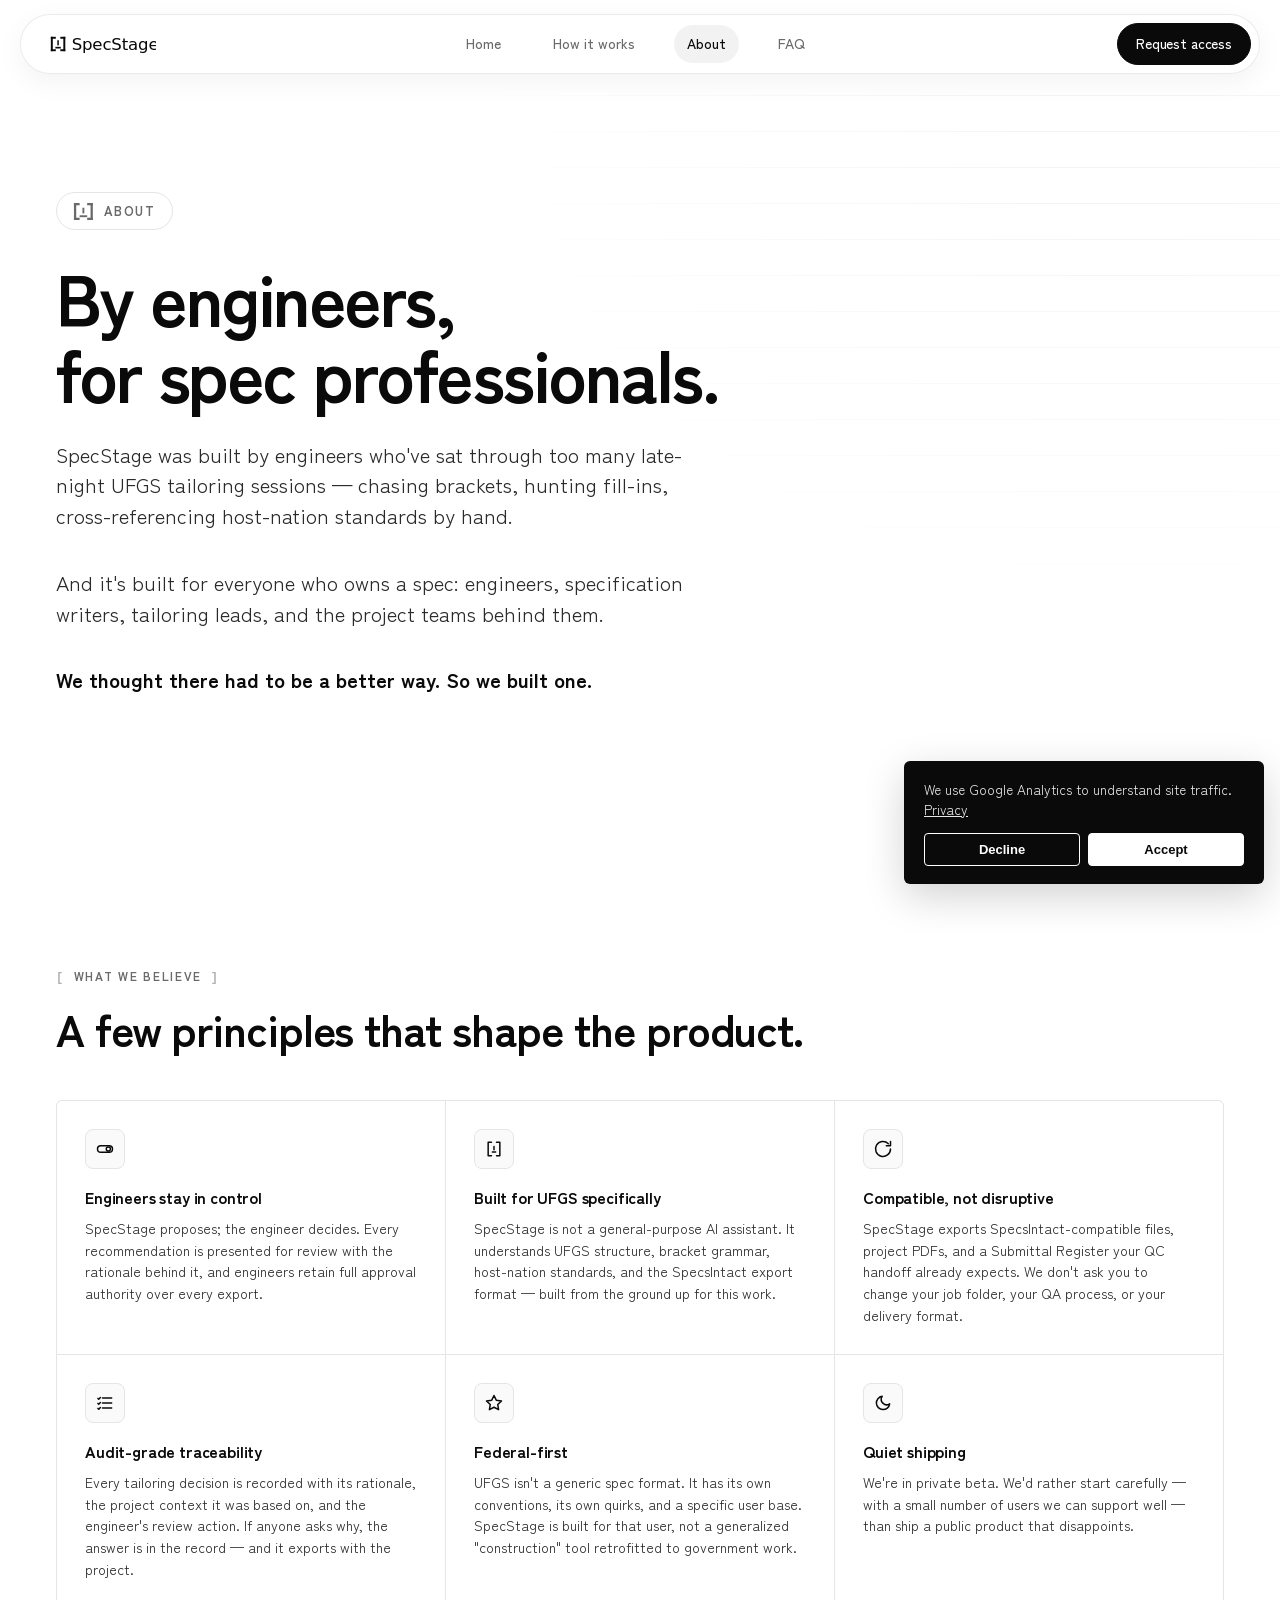
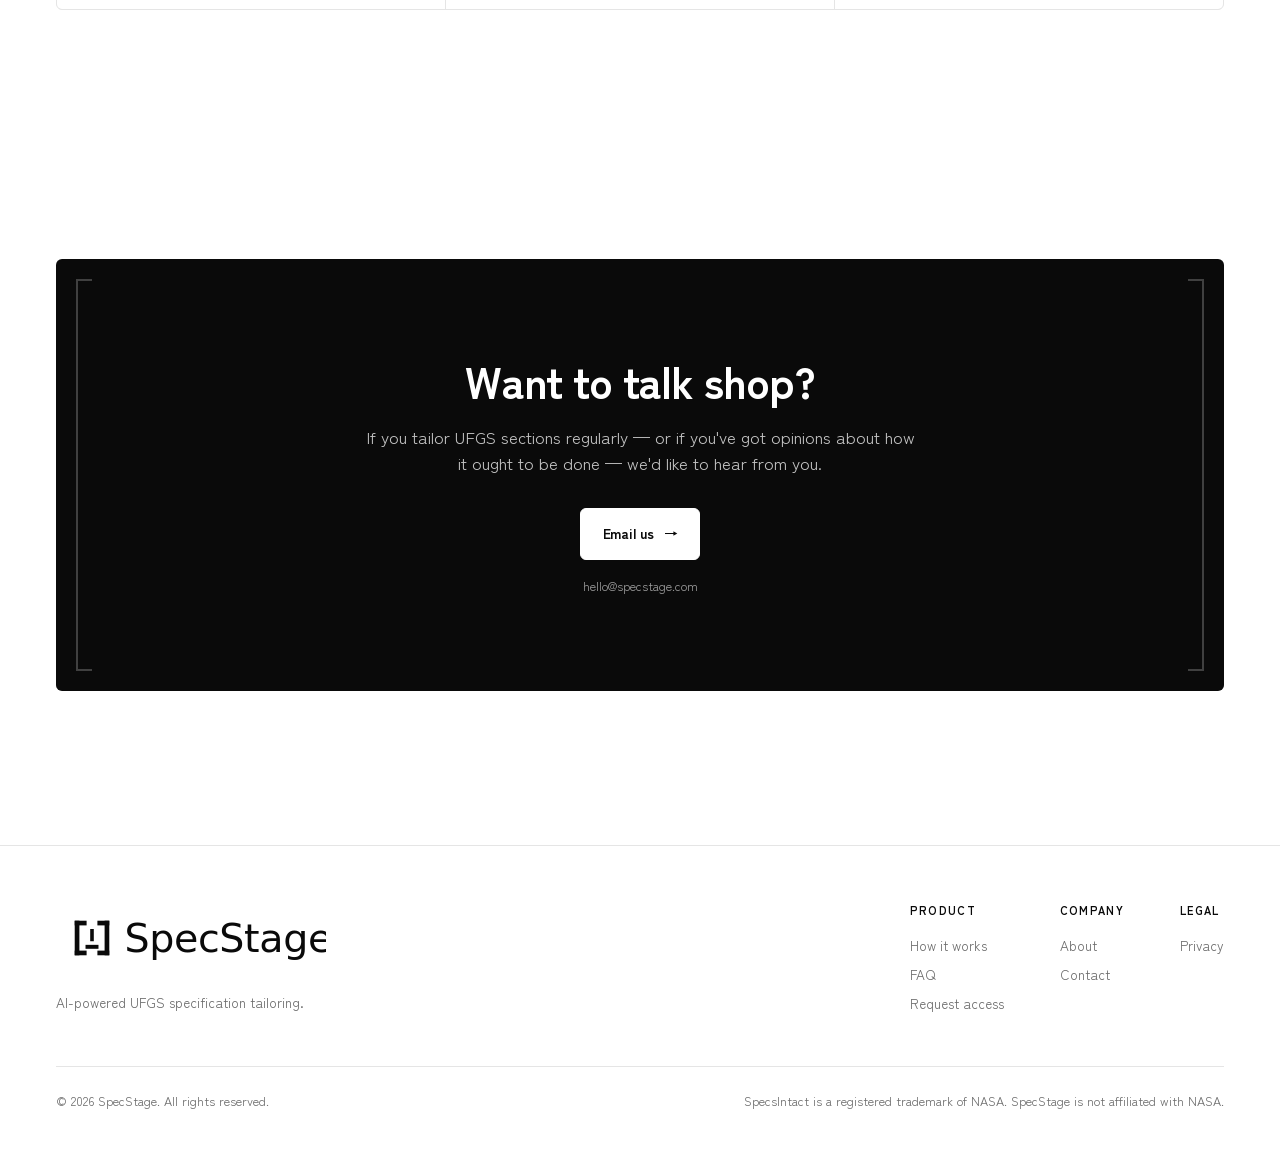
==== commit 78804614: "topbar: open up nav link spacing (gap 8 -> 26, tighter link padding) with a 760px intermediate break" ====
--- a/about.html
+++ b/about.html
@@ -29,7 +29,7 @@
   <link rel="preconnect" href="https://fonts.gstatic.com" crossorigin>
   <link rel="stylesheet" href="https://fonts.googleapis.com/css2?family=Zen+Kaku+Gothic+New:wght@400;500;700&display=swap">
 
-  <link rel="stylesheet" href="/styles.css?v=77">
+  <link rel="stylesheet" href="/styles.css?v=78">
 
   <!-- Structured data: Organization (shared across all pages via @id) -->
   <script type="application/ld+json">
@@ -196,6 +196,6 @@
     </div>
   </div>
 
-  <script src="/site.js?v=77" defer></script>
+  <script src="/site.js?v=78" defer></script>
 </body>
 </html>
--- a/styles.css
+++ b/styles.css
@@ -81,14 +81,14 @@
 .nav {
   flex: 1;
   display: flex; align-items: center;
-  gap: 8px;
+  gap: 26px;
   margin-left: 24px;
 }
 .nav > a:not(.btn):first-of-type { margin-left: auto; }
 .nav > .btn { margin-left: auto; }
 .nav a {
   font-size: 14px; color: var(--muted); font-weight: 500;
-  padding: 8px 16px; border-radius: 999px;
+  padding: 8px 13px; border-radius: 999px;
   white-space: nowrap;
   transition: color .15s var(--ease), background .15s var(--ease);
 }
@@ -96,9 +96,12 @@
 .nav a[aria-current="page"] { color: var(--ink); background: rgba(0, 0, 0, 0.05); }
 .nav a.btn { background: var(--ink); color: var(--paper); padding: 9px 18px; }
 .nav a.btn:hover { background: var(--ink-soft); color: var(--paper); }
+@media (max-width: 760px) {
+  .nav { gap: 8px; }
+}
 @media (max-width: 640px) {
   .nav { gap: 2px; margin-left: 8px; }
-  .nav a { padding: 6px 9px; font-size: 13px; }
+  .nav a { padding: 6px 8px; font-size: 13px; }
   .nav a.btn { padding: 7px 11px; font-size: 12px; }
   .topbar-inner { padding: 0 6px 0 12px; }
   .brand-logo { height: 26px; }
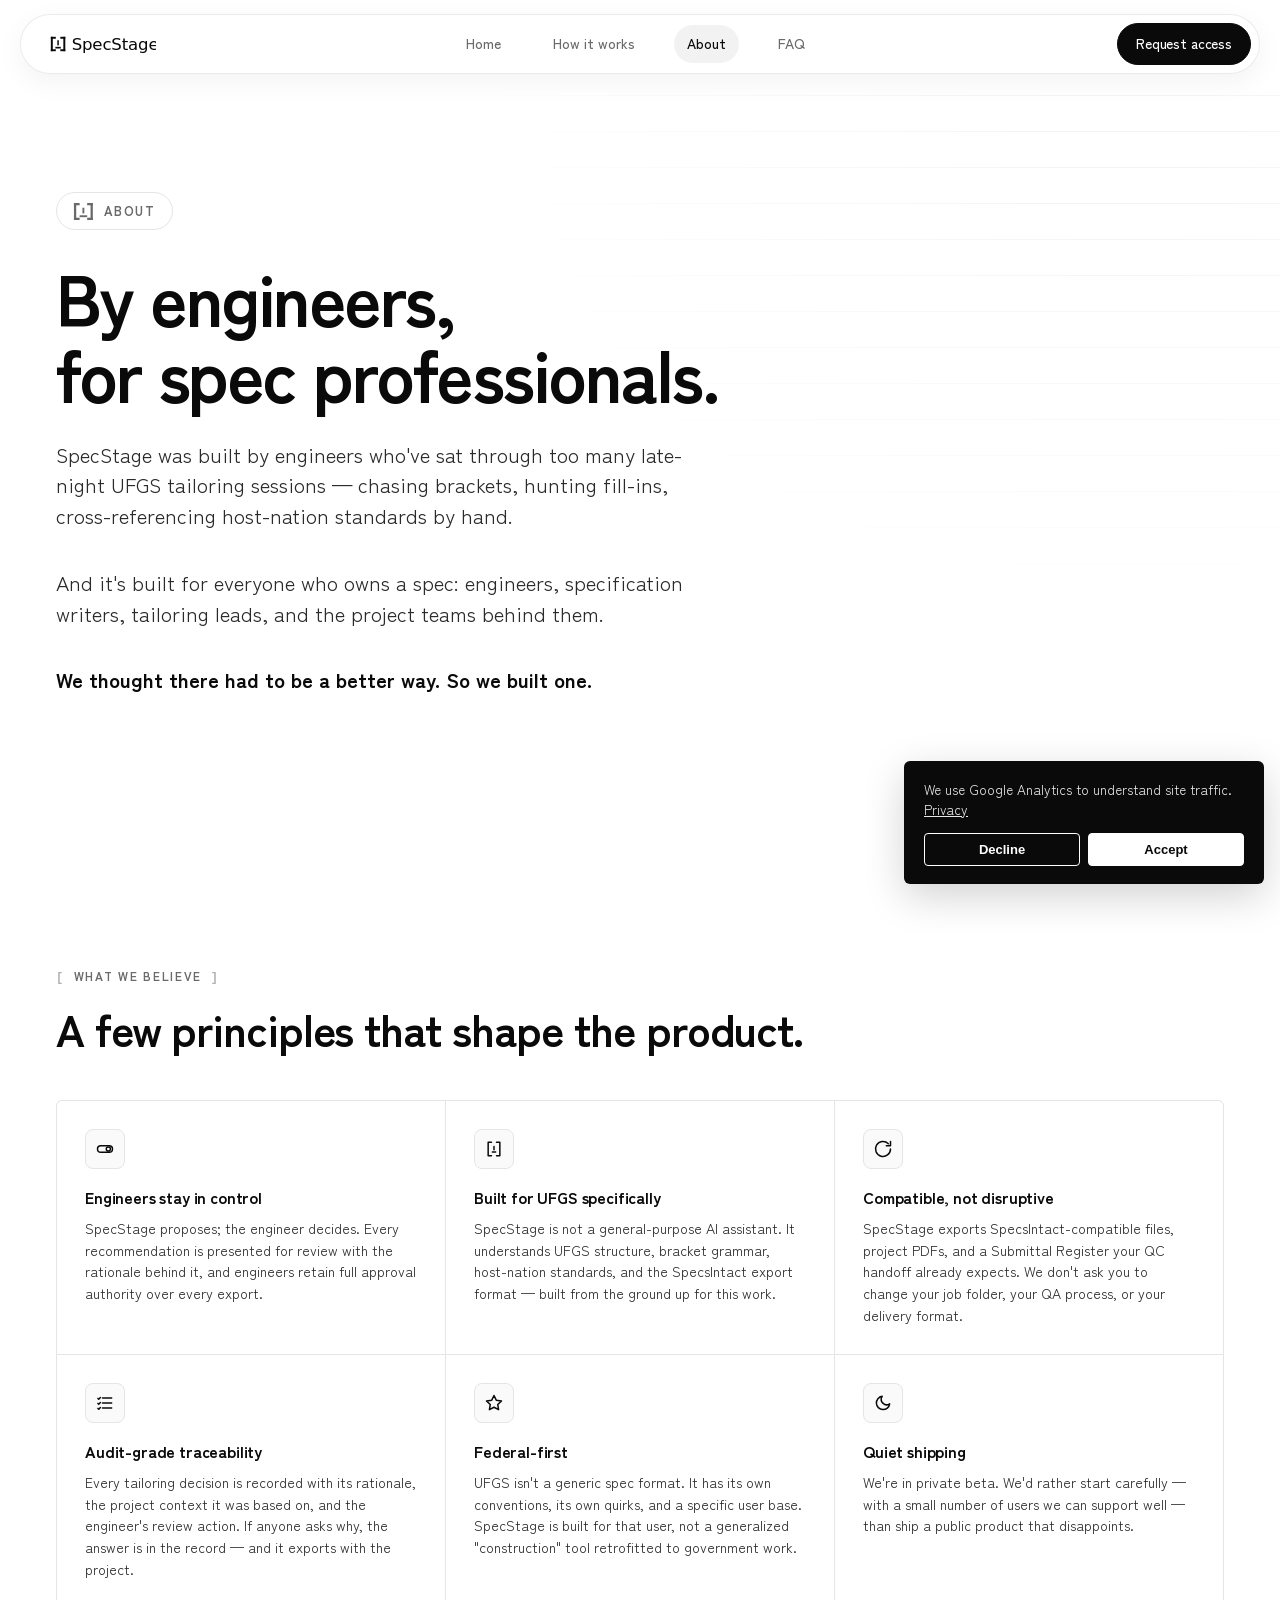
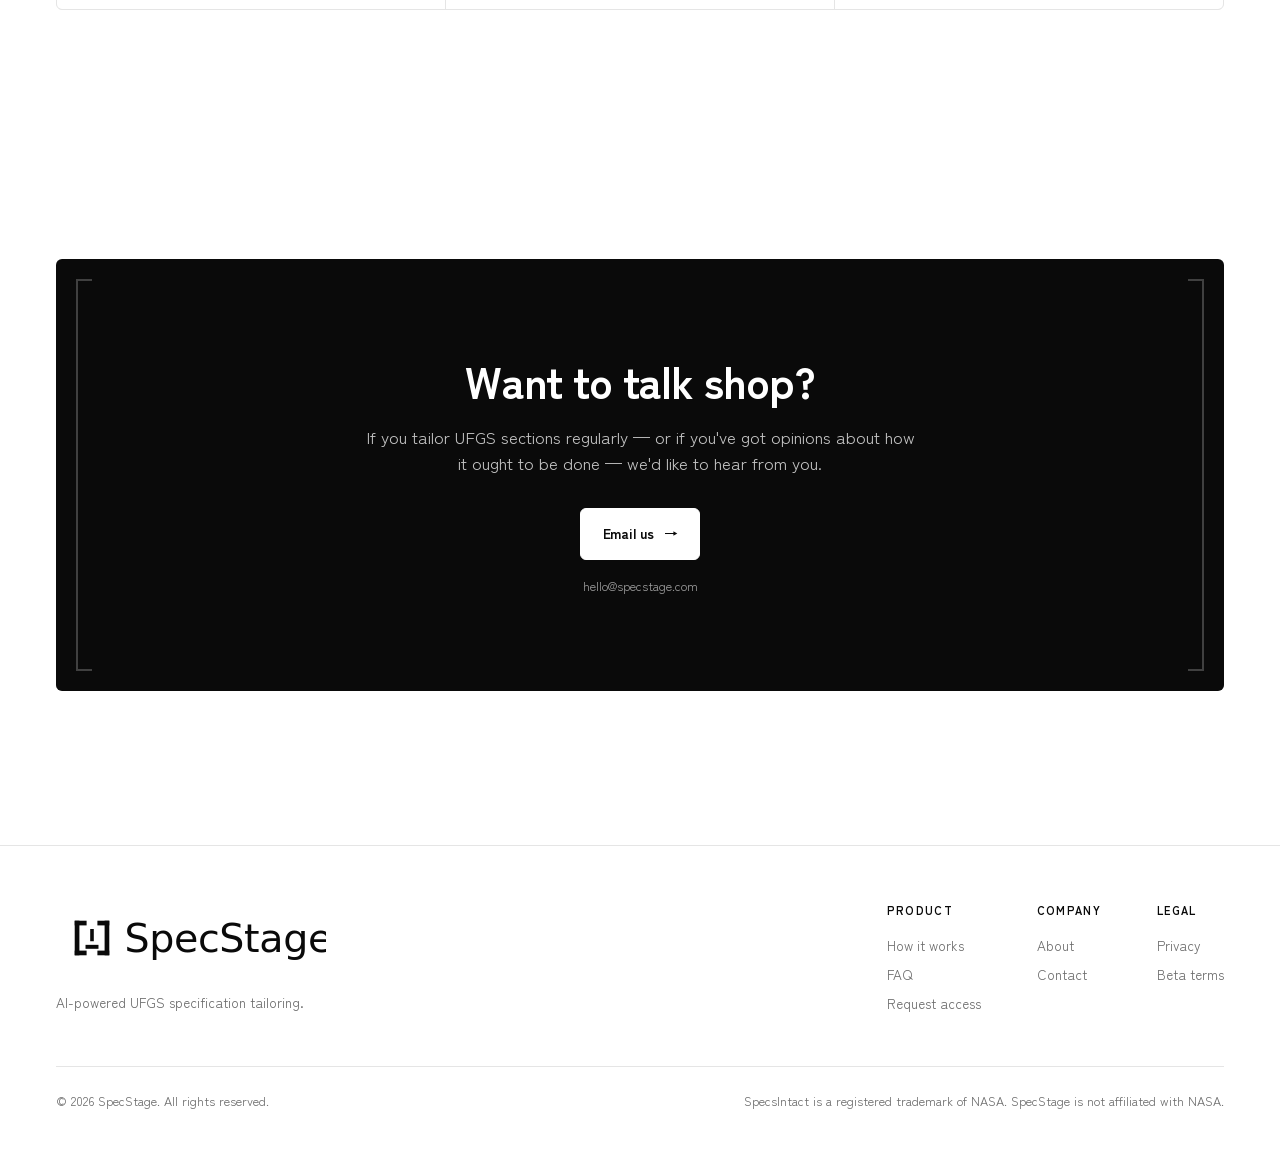
==== commit 07a7716c: "reviewer feedback: beta terms, explicit Windows support, fit/not-fit section, build marker - new /be" ====
--- a/about.html
+++ b/about.html
@@ -29,7 +29,7 @@
   <link rel="preconnect" href="https://fonts.gstatic.com" crossorigin>
   <link rel="stylesheet" href="https://fonts.googleapis.com/css2?family=Zen+Kaku+Gothic+New:wght@400;500;700&display=swap">
 
-  <link rel="stylesheet" href="/styles.css?v=78">
+  <link rel="stylesheet" href="/styles.css?v=79">
 
   <!-- Structured data: Organization (shared across all pages via @id) -->
   <script type="application/ld+json">
@@ -178,6 +178,7 @@
           <div class="footer-col">
             <h4>Legal</h4>
             <a href="/privacy">Privacy</a>
+            <a href="/beta-terms">Beta terms</a>
           </div>
         </div>
       </div>
@@ -196,6 +197,6 @@
     </div>
   </div>
 
-  <script src="/site.js?v=78" defer></script>
+  <script src="/site.js?v=79" defer></script>
 </body>
 </html>
--- a/styles.css
+++ b/styles.css
@@ -551,6 +551,41 @@
   background: var(--muted);
   border-radius: 50%;
 }
+
+/* ── Good fit / not yet a fit (request-access) ────────────────────── */
+.fit-grid {
+  display: grid;
+  grid-template-columns: 1fr 1fr;
+  gap: clamp(28px, 4vw, 64px);
+  padding: 30px 34px;
+  border: 1px solid var(--line);
+  border-radius: var(--radius);
+  background: var(--paper-soft);
+}
+@media (max-width: 720px) {
+  .fit-grid { grid-template-columns: 1fr; gap: 28px; }
+}
+.fit-label {
+  font-size: 12px; font-weight: 700;
+  text-transform: uppercase; letter-spacing: 0.1em;
+  margin-bottom: 10px;
+}
+.fit-label-yes { color: #1a5a2e; }
+.fit-label-no  { color: #8a2820; }
+.fit-list { list-style: none; padding: 0; margin: 0; }
+.fit-list li {
+  position: relative;
+  padding: 7px 0 7px 28px;
+  font-size: 15px; color: var(--ink-soft); line-height: 1.5;
+}
+.fit-list li::before {
+  position: absolute; left: 0; top: 7px;
+  font-family: ui-monospace, Menlo, Consolas, monospace;
+  font-weight: 700;
+}
+.fit-list-yes li::before { content: '\2713'; color: #1a7a3e; }
+.fit-list-no  li::before { content: '\2715'; color: #c0392b; opacity: 0.65; }
+.fit-list a { text-decoration: underline; }
 
 /* ── Beta application form (request-access page) ──────────────────── */
 /* The .apply-content wrapper holds the form to a comfortable reading
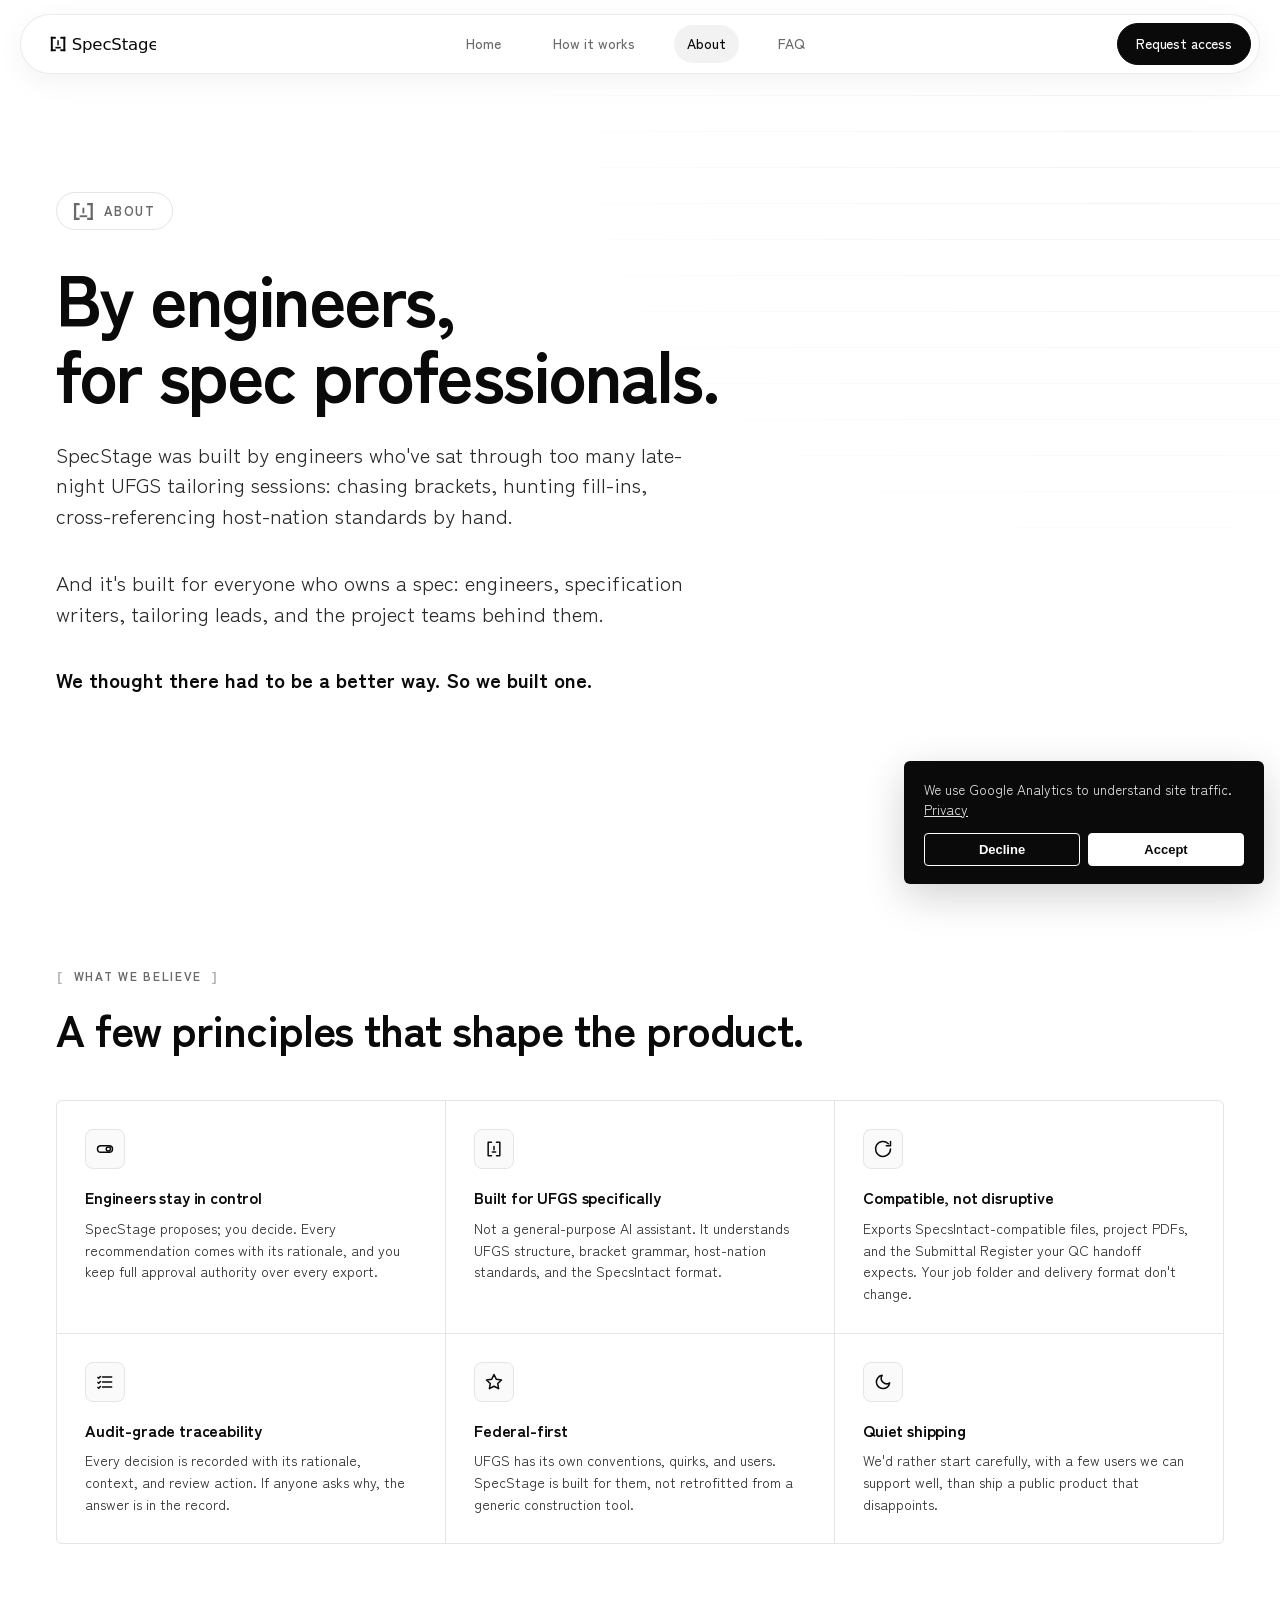
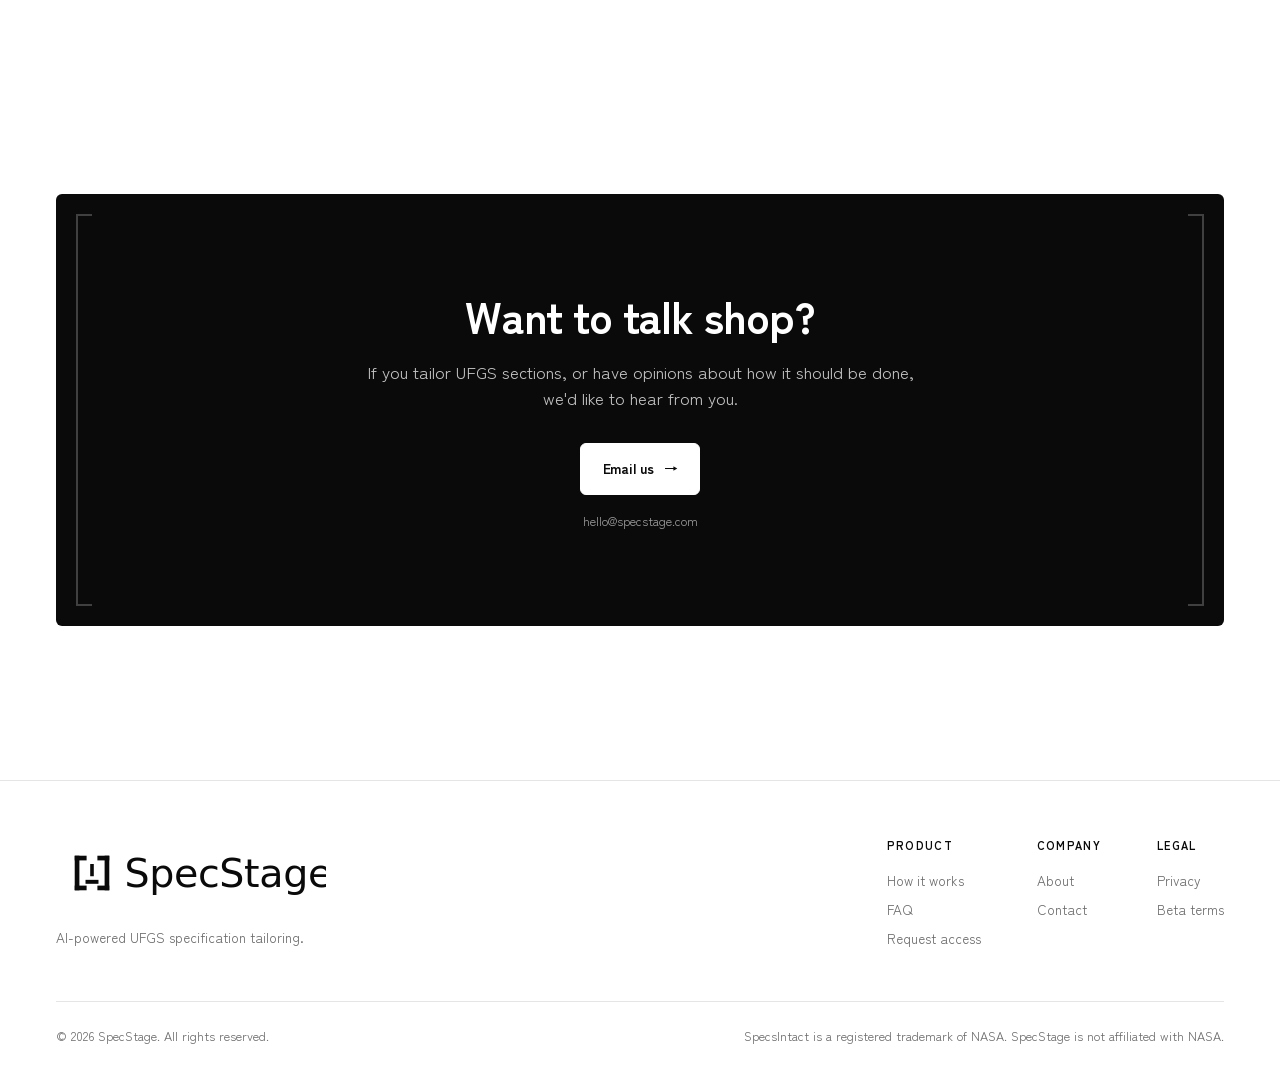
==== commit 2563a4b0: "copy pass: less text, fewer em-dashes; request-access fit panel moved under the lead - request-acces" ====
--- a/about.html
+++ b/about.html
@@ -29,7 +29,7 @@
   <link rel="preconnect" href="https://fonts.gstatic.com" crossorigin>
   <link rel="stylesheet" href="https://fonts.googleapis.com/css2?family=Zen+Kaku+Gothic+New:wght@400;500;700&display=swap">
 
-  <link rel="stylesheet" href="/styles.css?v=79">
+  <link rel="stylesheet" href="/styles.css?v=81">
 
   <!-- Structured data: Organization (shared across all pages via @id) -->
   <script type="application/ld+json">
@@ -83,7 +83,7 @@
       <div class="wrap hero-inner">
         <span class="hero-eyebrow"><svg class="eyebrow-mark" viewBox="0 0 22 18" xmlns="http://www.w3.org/2000/svg" aria-hidden="true"><rect x="1" y="0" width="2.4" height="18"/><rect x="1" y="0" width="6" height="2.4"/><rect x="1" y="15.6" width="6" height="2.4"/><rect x="18.6" y="0" width="2.4" height="18"/><rect x="15" y="0" width="6" height="2.4"/><rect x="15" y="15.6" width="6" height="2.4"/><rect x="10" y="5" width="2" height="6"/><rect x="7" y="13" width="8" height="2"/></svg> About</span>
         <h1 style="font-size:clamp(40px,6vw,72px)">By engineers,<br>for spec professionals.</h1>
-        <p>SpecStage was built by engineers who've sat through too many late-night UFGS tailoring sessions — chasing brackets, hunting fill-ins, cross-referencing host-nation standards by hand.</p>
+        <p>SpecStage was built by engineers who've sat through too many late-night UFGS tailoring sessions: chasing brackets, hunting fill-ins, cross-referencing host-nation standards by hand.</p>
         <p style="margin-top:16px">And it's built for everyone who owns a spec: engineers, specification writers, tailoring leads, and the project teams behind them.</p>
         <p style="margin-top:32px;font-weight:600;color:var(--ink)">We thought there had to be a better way. So we built one.</p>
       </div>
@@ -100,42 +100,42 @@
               <svg viewBox="0 0 24 24"><rect x="3" y="8" width="18" height="8" rx="4"/><circle cx="16" cy="12" r="2.5"/></svg>
             </div>
             <h3>Engineers stay in control</h3>
-            <p>SpecStage proposes; the engineer decides. Every recommendation is presented for review with the rationale behind it, and engineers retain full approval authority over every export.</p>
+            <p>SpecStage proposes; you decide. Every recommendation comes with its rationale, and you keep full approval authority over every export.</p>
           </div>
           <div class="value">
             <div class="value-icon" aria-hidden="true">
               <svg viewBox="0 0 24 24"><path d="M9 4H5v16h4M15 4h4v16h-4M12 9v4M10 15.5h4"/></svg>
             </div>
             <h3>Built for UFGS specifically</h3>
-            <p>SpecStage is not a general-purpose AI assistant. It understands UFGS structure, bracket grammar, host-nation standards, and the SpecsIntact export format — built from the ground up for this work.</p>
+            <p>Not a general-purpose AI assistant. It understands UFGS structure, bracket grammar, host-nation standards, and the SpecsIntact format.</p>
           </div>
           <div class="value">
             <div class="value-icon" aria-hidden="true">
               <svg viewBox="0 0 24 24"><path d="M21 12a9 9 0 1 1-2.6-6.4"/><path d="M21 3v5h-5"/></svg>
             </div>
             <h3>Compatible, not disruptive</h3>
-            <p>SpecStage exports SpecsIntact-compatible files, project PDFs, and a Submittal Register your QC handoff already expects. We don't ask you to change your job folder, your QA process, or your delivery format.</p>
+            <p>Exports SpecsIntact-compatible files, project PDFs, and the Submittal Register your QC handoff expects. Your job folder and delivery format don't change.</p>
           </div>
           <div class="value">
             <div class="value-icon" aria-hidden="true">
               <svg viewBox="0 0 24 24"><path d="M9 6h11M9 12h11M9 18h11M3.5 6.5l1 1 2-2M3.5 12.5l1 1 2-2M3.5 18.5l1 1 2-2"/></svg>
             </div>
             <h3>Audit-grade traceability</h3>
-            <p>Every tailoring decision is recorded with its rationale, the project context it was based on, and the engineer's review action. If anyone asks why, the answer is in the record — and it exports with the project.</p>
+            <p>Every decision is recorded with its rationale, context, and review action. If anyone asks why, the answer is in the record.</p>
           </div>
           <div class="value">
             <div class="value-icon" aria-hidden="true">
               <svg viewBox="0 0 24 24"><path d="M12 3l2.7 5.6 6.3.9-4.5 4.4 1 6.1-5.5-2.9-5.5 2.9 1-6.1L3 9.5l6.3-.9L12 3Z"/></svg>
             </div>
             <h3>Federal-first</h3>
-            <p>UFGS isn't a generic spec format. It has its own conventions, its own quirks, and a specific user base. SpecStage is built for that user, not a generalized "construction" tool retrofitted to government work.</p>
+            <p>UFGS has its own conventions, quirks, and users. SpecStage is built for them, not retrofitted from a generic construction tool.</p>
           </div>
           <div class="value">
             <div class="value-icon" aria-hidden="true">
               <svg viewBox="0 0 24 24"><path d="M20 13A8 8 0 1 1 11 4a6.5 6.5 0 0 0 9 9Z"/></svg>
             </div>
             <h3>Quiet shipping</h3>
-            <p>We're in private beta. We'd rather start carefully — with a small number of users we can support well — than ship a public product that disappoints.</p>
+            <p>We'd rather start carefully, with a few users we can support well, than ship a public product that disappoints.</p>
           </div>
         </div>
       </div>
@@ -145,7 +145,7 @@
       <div class="cta-band">
         <div class="cta-band-inner">
           <h2>Want to talk shop?</h2>
-          <p>If you tailor UFGS sections regularly — or if you've got opinions about how it ought to be done — we'd like to hear from you.</p>
+          <p>If you tailor UFGS sections, or have opinions about how it should be done, we'd like to hear from you.</p>
           <a class="btn" href="mailto:hello@specstage.com?subject=SpecStage%20%E2%80%94%20hello">
             Email us <span class="arrow" aria-hidden="true">→</span>
           </a>
@@ -197,6 +197,6 @@
     </div>
   </div>
 
-  <script src="/site.js?v=79" defer></script>
+  <script src="/site.js?v=81" defer></script>
 </body>
 </html>
--- a/styles.css
+++ b/styles.css
@@ -557,10 +557,11 @@
   display: grid;
   grid-template-columns: 1fr 1fr;
   gap: clamp(28px, 4vw, 64px);
-  padding: 30px 34px;
+  padding: 30px 38px;
   border: 1px solid var(--line);
   border-radius: var(--radius);
   background: var(--paper-soft);
+  max-width: 1200px; /* wide enough that each item sits on one line on desktop */
 }
 @media (max-width: 720px) {
   .fit-grid { grid-template-columns: 1fr; gap: 28px; }
@@ -586,6 +587,12 @@
 .fit-list-yes li::before { content: '\2713'; color: #1a7a3e; }
 .fit-list-no  li::before { content: '\2715'; color: #c0392b; opacity: 0.65; }
 .fit-list a { text-decoration: underline; }
+/* Tight hero variant: the fit panel sits right under the lead line. */
+.hero-tight { padding-bottom: clamp(20px, 3vw, 36px); }
+.fit-note {
+  margin-top: 16px;
+  font-size: 14px; color: var(--muted); line-height: 1.5;
+}
 
 /* ── Beta application form (request-access page) ──────────────────── */
 /* The .apply-content wrapper holds the form to a comfortable reading
